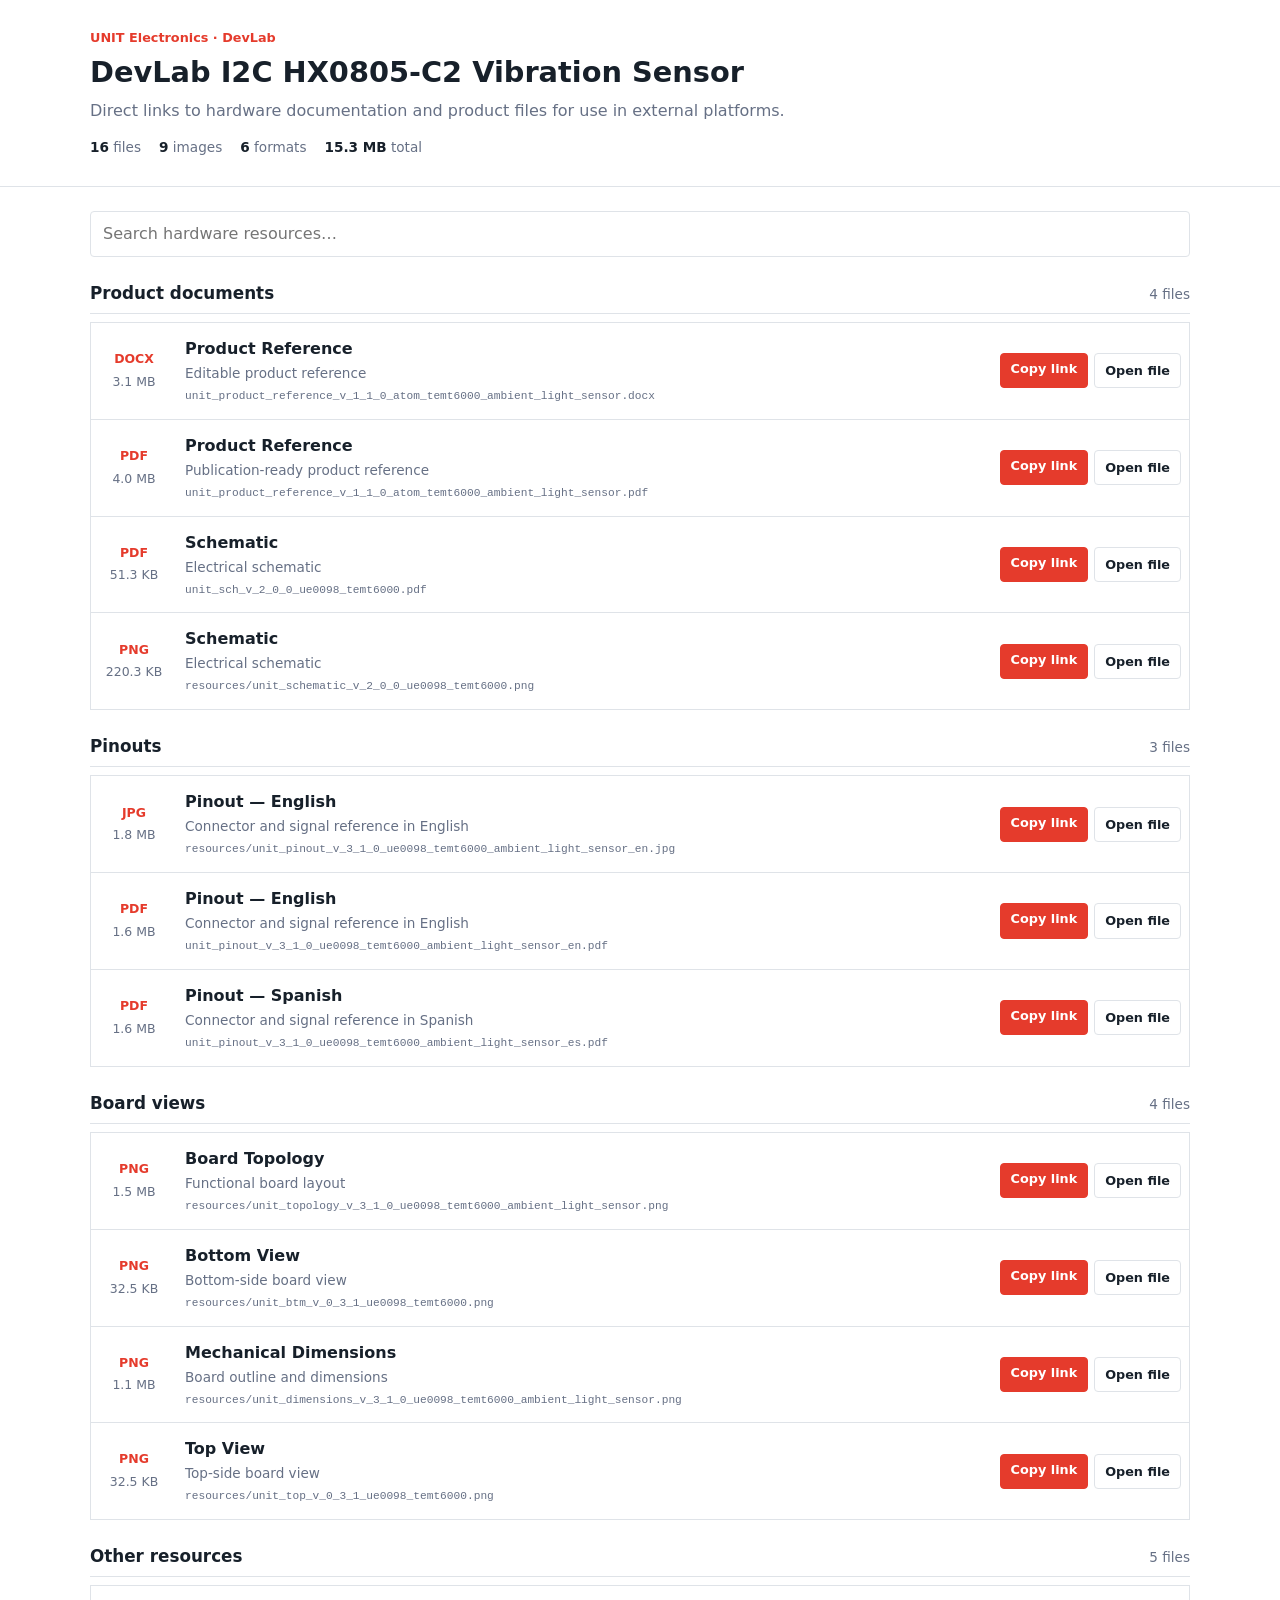
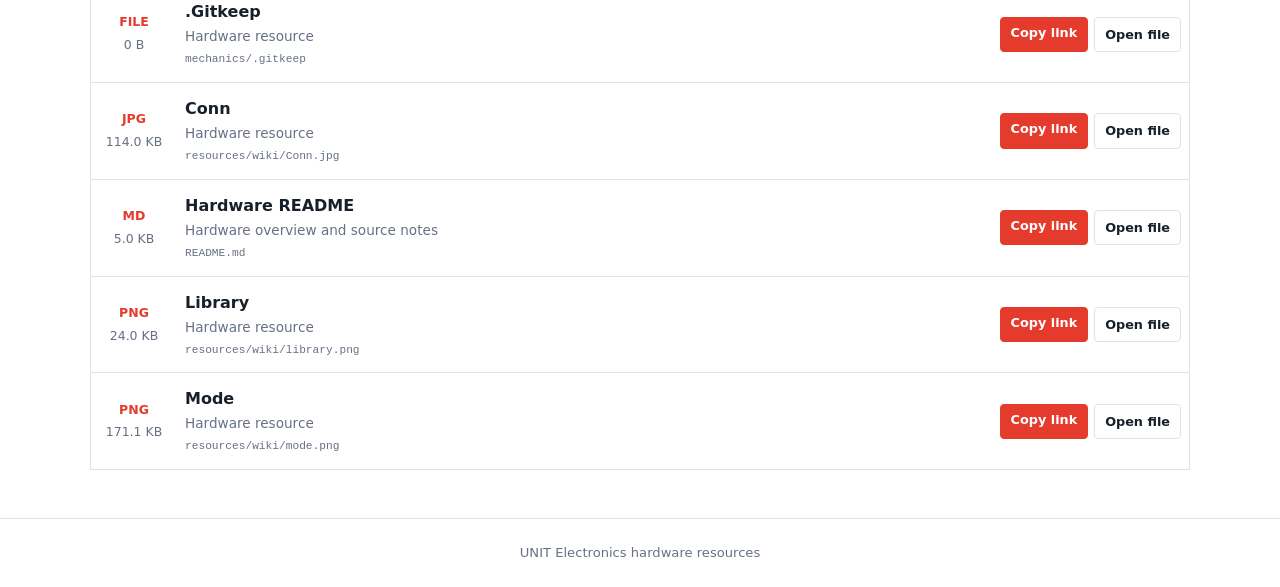
==== docs/index.html @ 13d0ce16 "Auto-update hardware documentation" ====
<!DOCTYPE html>
<html lang="en">
<head>
  <base href="hardware/">
  <meta charset="UTF-8">
  <meta name="viewport" content="width=device-width, initial-scale=1.0">
  <meta name="description" content="DevLab I2C HX0805-C2 Vibration Sensor hardware documentation and downloads">
  <title>DevLab I2C HX0805-C2 Vibration Sensor | Hardware Resources</title>
  <style>
    :root {
      --ink: #17202a;
      --muted: #667085;
      --line: #dfe3e8;
      --brand: #e53b2c;
    }
    * { box-sizing: border-box; }
    body {
      margin: 0;
      color: var(--ink);
      font: 16px/1.5 Inter, ui-sans-serif, system-ui, -apple-system, sans-serif;
    }
    .site-header { border-bottom: 1px solid var(--line); }
    .header-content, main {
      width: min(1100px, calc(100% - 32px));
      margin: 0 auto;
    }
    .header-content { padding: 28px 0; }
    .eyebrow {
      margin: 0 0 4px;
      color: var(--brand);
      font-size: .8rem;
      font-weight: 700;
    }
    h1 { margin: 0; font-size: 1.8rem; }
    .subtitle { margin: 5px 0 0; color: var(--muted); }
    .summary {
      display: flex;
      flex-wrap: wrap;
      gap: 18px;
      margin-top: 14px;
      color: var(--muted);
      font-size: .85rem;
    }
    .summary strong { color: var(--ink); }
    main { padding: 24px 0 48px; }
    .toolbar { margin-bottom: 24px; }
    .search {
      width: 100%;
      padding: 10px 12px;
      border: 1px solid var(--line);
      border-radius: 4px;
      color: var(--ink);
      font: inherit;
    }
    .search:focus { outline: 2px solid #f6c4bf; border-color: var(--brand); }
    .resource-section { margin-top: 24px; }
    .section-heading {
      display: flex;
      align-items: baseline;
      justify-content: space-between;
      margin-bottom: 8px;
      border-bottom: 1px solid var(--line);
    }
    .section-heading h2 { margin: 0 0 7px; font-size: 1.05rem; }
    .section-heading span { color: var(--muted); font-size: .85rem; }
    .resource-list { border-top: 1px solid var(--line); }
    .resource-item {
      display: grid;
      grid-template-columns: 70px minmax(0, 1fr) auto;
      align-items: center;
      gap: 16px;
      padding: 14px 8px;
      border: 1px solid var(--line);
      border-top: 0;
    }
    .file-meta { display: grid; gap: 4px; text-align: center; }
    .file-type {
      color: var(--brand);
      font-size: .78rem;
    }
    .file-size { color: var(--muted); font-size: .78rem; }
    .resource-details { min-width: 0; }
    .resource-item h3 { margin: 0; font-size: 1rem; }
    .resource-item p {
      display: inline;
      margin: 0 8px 0 0;
      color: var(--muted);
      font-size: .85rem;
    }
    .resource-item code {
      display: block;
      overflow: hidden;
      margin-top: 3px;
      color: var(--muted);
      font-size: .7rem;
      text-overflow: ellipsis;
      white-space: nowrap;
    }
    .actions { display: flex; gap: 6px; }
    .button {
      display: inline-flex;
      justify-content: center;
      padding: 7px 10px;
      border: 1px solid var(--line);
      border-radius: 4px;
      color: var(--ink);
      background: #fff;
      cursor: pointer;
      text-decoration: none;
      font-size: .8rem;
      font-weight: 600;
      font-family: inherit;
    }
    .button:hover { border-color: #aeb4bd; }
    .button.primary { color: #fff; border-color: var(--brand); background: var(--brand); }
    .empty-state { display: none; padding: 32px 0; color: var(--muted); text-align: center; }
    footer { padding: 24px 16px; border-top: 1px solid var(--line); color: var(--muted); text-align: center; font-size: .82rem; }
    [hidden] { display: none !important; }
    .visually-hidden {
      position: absolute;
      width: 1px;
      height: 1px;
      padding: 0;
      margin: -1px;
      overflow: hidden;
      clip: rect(0, 0, 0, 0);
      white-space: nowrap;
      border: 0;
    }
    @media (max-width: 680px) {
      .resource-item { grid-template-columns: 52px minmax(0, 1fr); }
      .actions { grid-column: 1 / -1; padding-left: 68px; }
    }
  </style>
</head>
<body>
  <header class="site-header">
    <div class="header-content">
      <p class="eyebrow">UNIT Electronics · DevLab</p>
      <h1>DevLab I2C HX0805-C2 Vibration Sensor</h1>
      <p class="subtitle">Direct links to hardware documentation and product files for use in external platforms.</p>
      <div class="summary" aria-label="Resource summary">
        <span><strong>16</strong> files</span>
        <span><strong>9</strong> images</span>
        <span><strong>6</strong> formats</span>
        <span><strong>15.3 MB</strong> total</span>
      </div>
    </div>
  </header>
  <main>
    <div class="toolbar">
      <label for="resource-search" class="visually-hidden">Search hardware resources</label>
      <input id="resource-search" class="search" type="search" placeholder="Search hardware resources…" autocomplete="off">
    </div>

      <section class="resource-section">
        <div class="section-heading">
          <h2>Product documents</h2>
          <span>4 files</span>
        </div>
        <div class="resource-list">
        <article class="resource-item" data-search="product reference unit_product_reference_v_1_1_0_atom_temt6000_ambient_light_sensor.docx editable product reference">
          <div class="file-meta">
            <strong class="file-type">DOCX</strong>
            <span class="file-size">3.1 MB</span>
          </div>
          <div class="resource-details">
            <h3>Product Reference</h3>
            <p>Editable product reference</p>
            <code title="unit_product_reference_v_1_1_0_atom_temt6000_ambient_light_sensor.docx">unit_product_reference_v_1_1_0_atom_temt6000_ambient_light_sensor.docx</code>
          </div>
          <div class="actions">
            <button class="button primary copy-link" type="button" data-url="unit_product_reference_v_1_1_0_atom_temt6000_ambient_light_sensor.docx">Copy link</button>
            <a class="button" href="unit_product_reference_v_1_1_0_atom_temt6000_ambient_light_sensor.docx" target="_blank" rel="noopener">Open file</a>
          </div>
        </article>

        <article class="resource-item" data-search="product reference unit_product_reference_v_1_1_0_atom_temt6000_ambient_light_sensor.pdf publication-ready product reference">
          <div class="file-meta">
            <strong class="file-type">PDF</strong>
            <span class="file-size">4.0 MB</span>
          </div>
          <div class="resource-details">
            <h3>Product Reference</h3>
            <p>Publication-ready product reference</p>
            <code title="unit_product_reference_v_1_1_0_atom_temt6000_ambient_light_sensor.pdf">unit_product_reference_v_1_1_0_atom_temt6000_ambient_light_sensor.pdf</code>
          </div>
          <div class="actions">
            <button class="button primary copy-link" type="button" data-url="unit_product_reference_v_1_1_0_atom_temt6000_ambient_light_sensor.pdf">Copy link</button>
            <a class="button" href="unit_product_reference_v_1_1_0_atom_temt6000_ambient_light_sensor.pdf" target="_blank" rel="noopener">Open file</a>
          </div>
        </article>

        <article class="resource-item" data-search="schematic unit_sch_v_2_0_0_ue0098_temt6000.pdf electrical schematic">
          <div class="file-meta">
            <strong class="file-type">PDF</strong>
            <span class="file-size">51.3 KB</span>
          </div>
          <div class="resource-details">
            <h3>Schematic</h3>
            <p>Electrical schematic</p>
            <code title="unit_sch_v_2_0_0_ue0098_temt6000.pdf">unit_sch_v_2_0_0_ue0098_temt6000.pdf</code>
          </div>
          <div class="actions">
            <button class="button primary copy-link" type="button" data-url="unit_sch_v_2_0_0_ue0098_temt6000.pdf">Copy link</button>
            <a class="button" href="unit_sch_v_2_0_0_ue0098_temt6000.pdf" target="_blank" rel="noopener">Open file</a>
          </div>
        </article>

        <article class="resource-item" data-search="schematic resources/unit_schematic_v_2_0_0_ue0098_temt6000.png electrical schematic">
          <div class="file-meta">
            <strong class="file-type">PNG</strong>
            <span class="file-size">220.3 KB</span>
          </div>
          <div class="resource-details">
            <h3>Schematic</h3>
            <p>Electrical schematic</p>
            <code title="resources/unit_schematic_v_2_0_0_ue0098_temt6000.png">resources/unit_schematic_v_2_0_0_ue0098_temt6000.png</code>
          </div>
          <div class="actions">
            <button class="button primary copy-link" type="button" data-url="resources/unit_schematic_v_2_0_0_ue0098_temt6000.png">Copy link</button>
            <a class="button" href="resources/unit_schematic_v_2_0_0_ue0098_temt6000.png" target="_blank" rel="noopener">Open file</a>
          </div>
        </article>
        </div>
      </section>
      <section class="resource-section">
        <div class="section-heading">
          <h2>Pinouts</h2>
          <span>3 files</span>
        </div>
        <div class="resource-list">
        <article class="resource-item" data-search="pinout — english resources/unit_pinout_v_3_1_0_ue0098_temt6000_ambient_light_sensor_en.jpg connector and signal reference in english">
          <div class="file-meta">
            <strong class="file-type">JPG</strong>
            <span class="file-size">1.8 MB</span>
          </div>
          <div class="resource-details">
            <h3>Pinout — English</h3>
            <p>Connector and signal reference in English</p>
            <code title="resources/unit_pinout_v_3_1_0_ue0098_temt6000_ambient_light_sensor_en.jpg">resources/unit_pinout_v_3_1_0_ue0098_temt6000_ambient_light_sensor_en.jpg</code>
          </div>
          <div class="actions">
            <button class="button primary copy-link" type="button" data-url="resources/unit_pinout_v_3_1_0_ue0098_temt6000_ambient_light_sensor_en.jpg">Copy link</button>
            <a class="button" href="resources/unit_pinout_v_3_1_0_ue0098_temt6000_ambient_light_sensor_en.jpg" target="_blank" rel="noopener">Open file</a>
          </div>
        </article>

        <article class="resource-item" data-search="pinout — english unit_pinout_v_3_1_0_ue0098_temt6000_ambient_light_sensor_en.pdf connector and signal reference in english">
          <div class="file-meta">
            <strong class="file-type">PDF</strong>
            <span class="file-size">1.6 MB</span>
          </div>
          <div class="resource-details">
            <h3>Pinout — English</h3>
            <p>Connector and signal reference in English</p>
            <code title="unit_pinout_v_3_1_0_ue0098_temt6000_ambient_light_sensor_en.pdf">unit_pinout_v_3_1_0_ue0098_temt6000_ambient_light_sensor_en.pdf</code>
          </div>
          <div class="actions">
            <button class="button primary copy-link" type="button" data-url="unit_pinout_v_3_1_0_ue0098_temt6000_ambient_light_sensor_en.pdf">Copy link</button>
            <a class="button" href="unit_pinout_v_3_1_0_ue0098_temt6000_ambient_light_sensor_en.pdf" target="_blank" rel="noopener">Open file</a>
          </div>
        </article>

        <article class="resource-item" data-search="pinout — spanish unit_pinout_v_3_1_0_ue0098_temt6000_ambient_light_sensor_es.pdf connector and signal reference in spanish">
          <div class="file-meta">
            <strong class="file-type">PDF</strong>
            <span class="file-size">1.6 MB</span>
          </div>
          <div class="resource-details">
            <h3>Pinout — Spanish</h3>
            <p>Connector and signal reference in Spanish</p>
            <code title="unit_pinout_v_3_1_0_ue0098_temt6000_ambient_light_sensor_es.pdf">unit_pinout_v_3_1_0_ue0098_temt6000_ambient_light_sensor_es.pdf</code>
          </div>
          <div class="actions">
            <button class="button primary copy-link" type="button" data-url="unit_pinout_v_3_1_0_ue0098_temt6000_ambient_light_sensor_es.pdf">Copy link</button>
            <a class="button" href="unit_pinout_v_3_1_0_ue0098_temt6000_ambient_light_sensor_es.pdf" target="_blank" rel="noopener">Open file</a>
          </div>
        </article>
        </div>
      </section>
      <section class="resource-section">
        <div class="section-heading">
          <h2>Board views</h2>
          <span>4 files</span>
        </div>
        <div class="resource-list">
        <article class="resource-item" data-search="board topology resources/unit_topology_v_3_1_0_ue0098_temt6000_ambient_light_sensor.png functional board layout">
          <div class="file-meta">
            <strong class="file-type">PNG</strong>
            <span class="file-size">1.5 MB</span>
          </div>
          <div class="resource-details">
            <h3>Board Topology</h3>
            <p>Functional board layout</p>
            <code title="resources/unit_topology_v_3_1_0_ue0098_temt6000_ambient_light_sensor.png">resources/unit_topology_v_3_1_0_ue0098_temt6000_ambient_light_sensor.png</code>
          </div>
          <div class="actions">
            <button class="button primary copy-link" type="button" data-url="resources/unit_topology_v_3_1_0_ue0098_temt6000_ambient_light_sensor.png">Copy link</button>
            <a class="button" href="resources/unit_topology_v_3_1_0_ue0098_temt6000_ambient_light_sensor.png" target="_blank" rel="noopener">Open file</a>
          </div>
        </article>

        <article class="resource-item" data-search="bottom view resources/unit_btm_v_0_3_1_ue0098_temt6000.png bottom-side board view">
          <div class="file-meta">
            <strong class="file-type">PNG</strong>
            <span class="file-size">32.5 KB</span>
          </div>
          <div class="resource-details">
            <h3>Bottom View</h3>
            <p>Bottom-side board view</p>
            <code title="resources/unit_btm_v_0_3_1_ue0098_temt6000.png">resources/unit_btm_v_0_3_1_ue0098_temt6000.png</code>
          </div>
          <div class="actions">
            <button class="button primary copy-link" type="button" data-url="resources/unit_btm_v_0_3_1_ue0098_temt6000.png">Copy link</button>
            <a class="button" href="resources/unit_btm_v_0_3_1_ue0098_temt6000.png" target="_blank" rel="noopener">Open file</a>
          </div>
        </article>

        <article class="resource-item" data-search="mechanical dimensions resources/unit_dimensions_v_3_1_0_ue0098_temt6000_ambient_light_sensor.png board outline and dimensions">
          <div class="file-meta">
            <strong class="file-type">PNG</strong>
            <span class="file-size">1.1 MB</span>
          </div>
          <div class="resource-details">
            <h3>Mechanical Dimensions</h3>
            <p>Board outline and dimensions</p>
            <code title="resources/unit_dimensions_v_3_1_0_ue0098_temt6000_ambient_light_sensor.png">resources/unit_dimensions_v_3_1_0_ue0098_temt6000_ambient_light_sensor.png</code>
          </div>
          <div class="actions">
            <button class="button primary copy-link" type="button" data-url="resources/unit_dimensions_v_3_1_0_ue0098_temt6000_ambient_light_sensor.png">Copy link</button>
            <a class="button" href="resources/unit_dimensions_v_3_1_0_ue0098_temt6000_ambient_light_sensor.png" target="_blank" rel="noopener">Open file</a>
          </div>
        </article>

        <article class="resource-item" data-search="top view resources/unit_top_v_0_3_1_ue0098_temt6000.png top-side board view">
          <div class="file-meta">
            <strong class="file-type">PNG</strong>
            <span class="file-size">32.5 KB</span>
          </div>
          <div class="resource-details">
            <h3>Top View</h3>
            <p>Top-side board view</p>
            <code title="resources/unit_top_v_0_3_1_ue0098_temt6000.png">resources/unit_top_v_0_3_1_ue0098_temt6000.png</code>
          </div>
          <div class="actions">
            <button class="button primary copy-link" type="button" data-url="resources/unit_top_v_0_3_1_ue0098_temt6000.png">Copy link</button>
            <a class="button" href="resources/unit_top_v_0_3_1_ue0098_temt6000.png" target="_blank" rel="noopener">Open file</a>
          </div>
        </article>
        </div>
      </section>
      <section class="resource-section">
        <div class="section-heading">
          <h2>Other resources</h2>
          <span>5 files</span>
        </div>
        <div class="resource-list">
        <article class="resource-item" data-search=".gitkeep mechanics/.gitkeep hardware resource">
          <div class="file-meta">
            <strong class="file-type">FILE</strong>
            <span class="file-size">0 B</span>
          </div>
          <div class="resource-details">
            <h3>.Gitkeep</h3>
            <p>Hardware resource</p>
            <code title="mechanics/.gitkeep">mechanics/.gitkeep</code>
          </div>
          <div class="actions">
            <button class="button primary copy-link" type="button" data-url="mechanics/.gitkeep">Copy link</button>
            <a class="button" href="mechanics/.gitkeep" target="_blank" rel="noopener">Open file</a>
          </div>
        </article>

        <article class="resource-item" data-search="conn resources/wiki/conn.jpg hardware resource">
          <div class="file-meta">
            <strong class="file-type">JPG</strong>
            <span class="file-size">114.0 KB</span>
          </div>
          <div class="resource-details">
            <h3>Conn</h3>
            <p>Hardware resource</p>
            <code title="resources/wiki/Conn.jpg">resources/wiki/Conn.jpg</code>
          </div>
          <div class="actions">
            <button class="button primary copy-link" type="button" data-url="resources/wiki/Conn.jpg">Copy link</button>
            <a class="button" href="resources/wiki/Conn.jpg" target="_blank" rel="noopener">Open file</a>
          </div>
        </article>

        <article class="resource-item" data-search="hardware readme readme.md hardware overview and source notes">
          <div class="file-meta">
            <strong class="file-type">MD</strong>
            <span class="file-size">5.0 KB</span>
          </div>
          <div class="resource-details">
            <h3>Hardware README</h3>
            <p>Hardware overview and source notes</p>
            <code title="README.md">README.md</code>
          </div>
          <div class="actions">
            <button class="button primary copy-link" type="button" data-url="README.md">Copy link</button>
            <a class="button" href="README.md" target="_blank" rel="noopener">Open file</a>
          </div>
        </article>

        <article class="resource-item" data-search="library resources/wiki/library.png hardware resource">
          <div class="file-meta">
            <strong class="file-type">PNG</strong>
            <span class="file-size">24.0 KB</span>
          </div>
          <div class="resource-details">
            <h3>Library</h3>
            <p>Hardware resource</p>
            <code title="resources/wiki/library.png">resources/wiki/library.png</code>
          </div>
          <div class="actions">
            <button class="button primary copy-link" type="button" data-url="resources/wiki/library.png">Copy link</button>
            <a class="button" href="resources/wiki/library.png" target="_blank" rel="noopener">Open file</a>
          </div>
        </article>

        <article class="resource-item" data-search="mode resources/wiki/mode.png hardware resource">
          <div class="file-meta">
            <strong class="file-type">PNG</strong>
            <span class="file-size">171.1 KB</span>
          </div>
          <div class="resource-details">
            <h3>Mode</h3>
            <p>Hardware resource</p>
            <code title="resources/wiki/mode.png">resources/wiki/mode.png</code>
          </div>
          <div class="actions">
            <button class="button primary copy-link" type="button" data-url="resources/wiki/mode.png">Copy link</button>
            <a class="button" href="resources/wiki/mode.png" target="_blank" rel="noopener">Open file</a>
          </div>
        </article>
        </div>
      </section>
    <p id="empty-state" class="empty-state">No resources match your search.</p>
  </main>
  <footer>UNIT Electronics hardware resources</footer>
  <script>
    const search = document.getElementById('resource-search');
    const sections = [...document.querySelectorAll('.resource-section')];
    const emptyState = document.getElementById('empty-state');
    const copyText = async (text) => {
      try {
        await navigator.clipboard.writeText(text);
      } catch (error) {
        const input = document.createElement('textarea');
        input.value = text;
        input.style.position = 'fixed';
        input.style.opacity = '0';
        document.body.appendChild(input);
        input.select();
        document.execCommand('copy');
        input.remove();
      }
    };
    document.querySelectorAll('.copy-link').forEach((button) => {
      button.addEventListener('click', async () => {
        const absoluteUrl = new URL(button.dataset.url, document.baseURI).href;
        await copyText(absoluteUrl);
        const originalLabel = button.textContent;
        button.textContent = 'Copied';
        setTimeout(() => { button.textContent = originalLabel; }, 1600);
      });
    });
    search.addEventListener('input', () => {
      const query = search.value.trim().toLowerCase();
      let visibleCards = 0;
      sections.forEach((section) => {
        let sectionCards = 0;
        section.querySelectorAll('.resource-item').forEach((card) => {
          const match = card.dataset.search.includes(query);
          card.hidden = !match;
          sectionCards += Number(match);
        });
        section.hidden = sectionCards === 0;
        visibleCards += sectionCards;
      });
      emptyState.style.display = visibleCards ? 'none' : 'block';
    });
  </script>
</body>
</html>
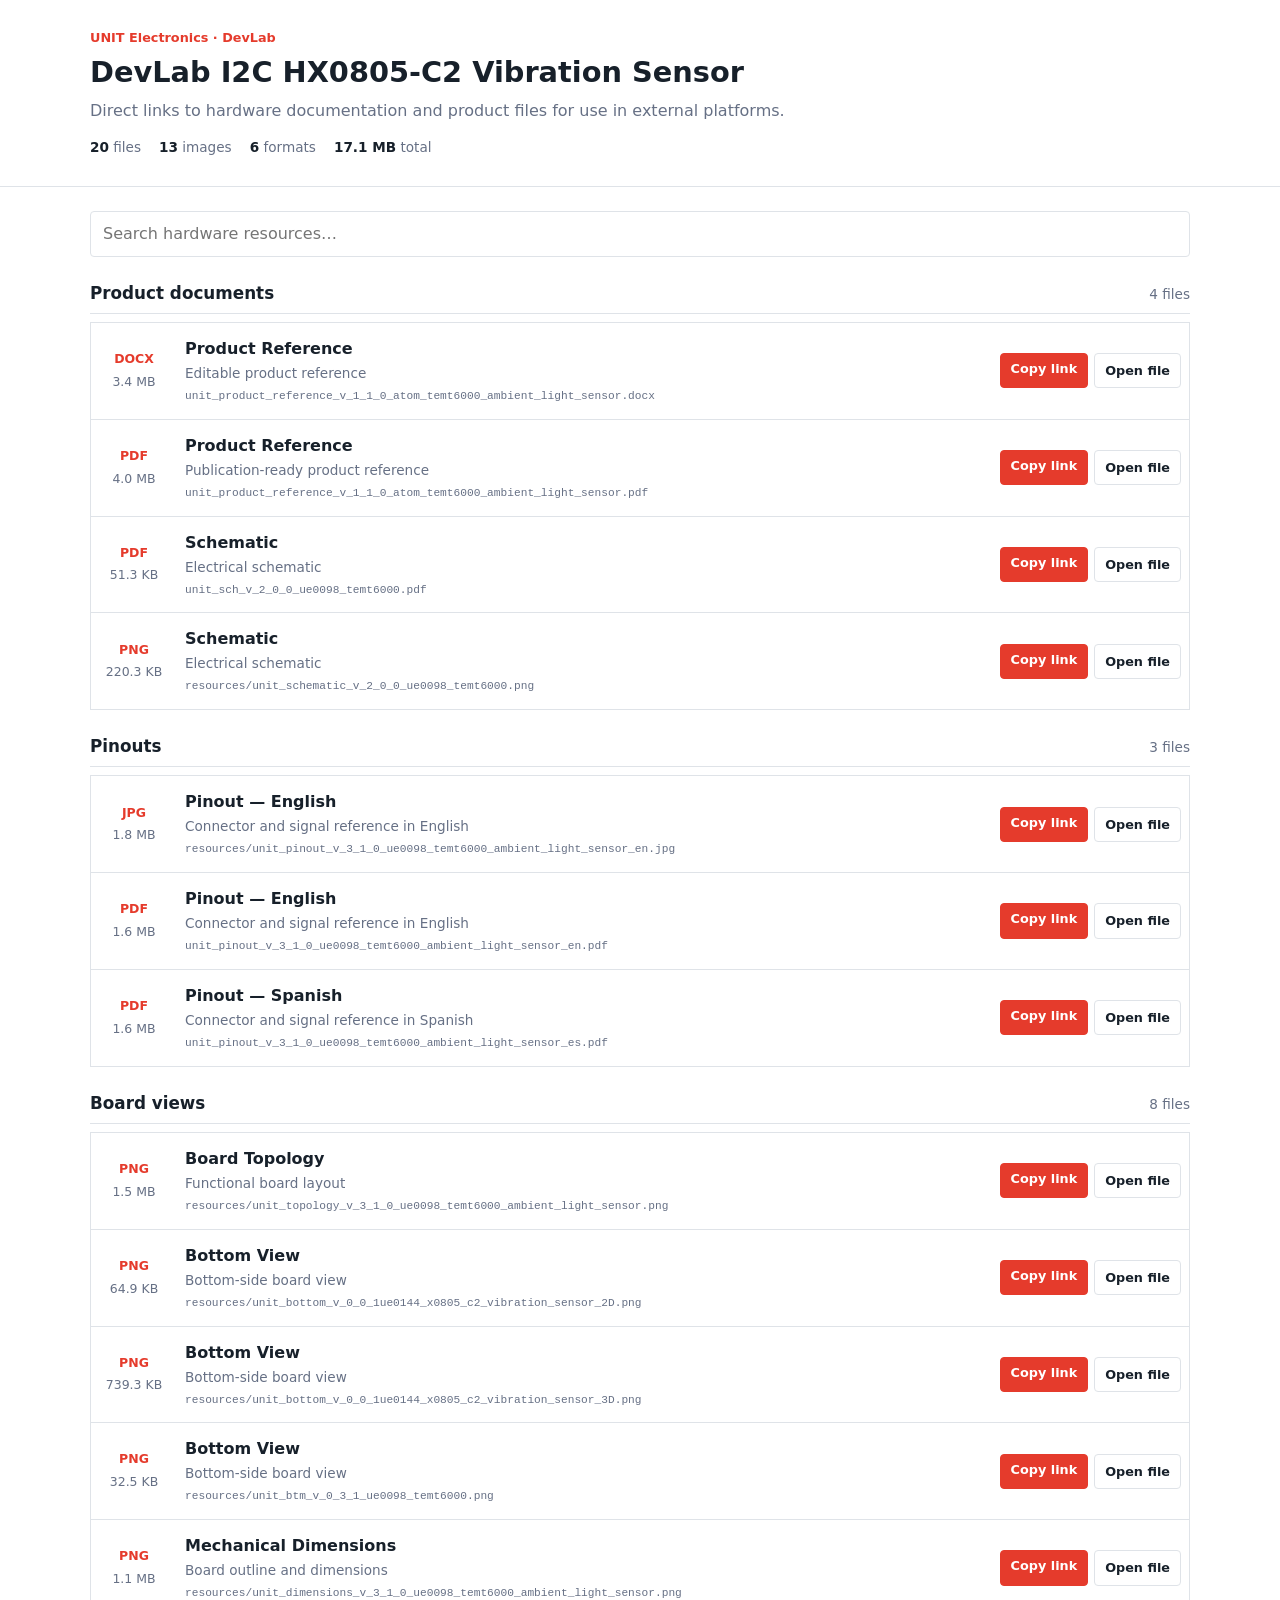
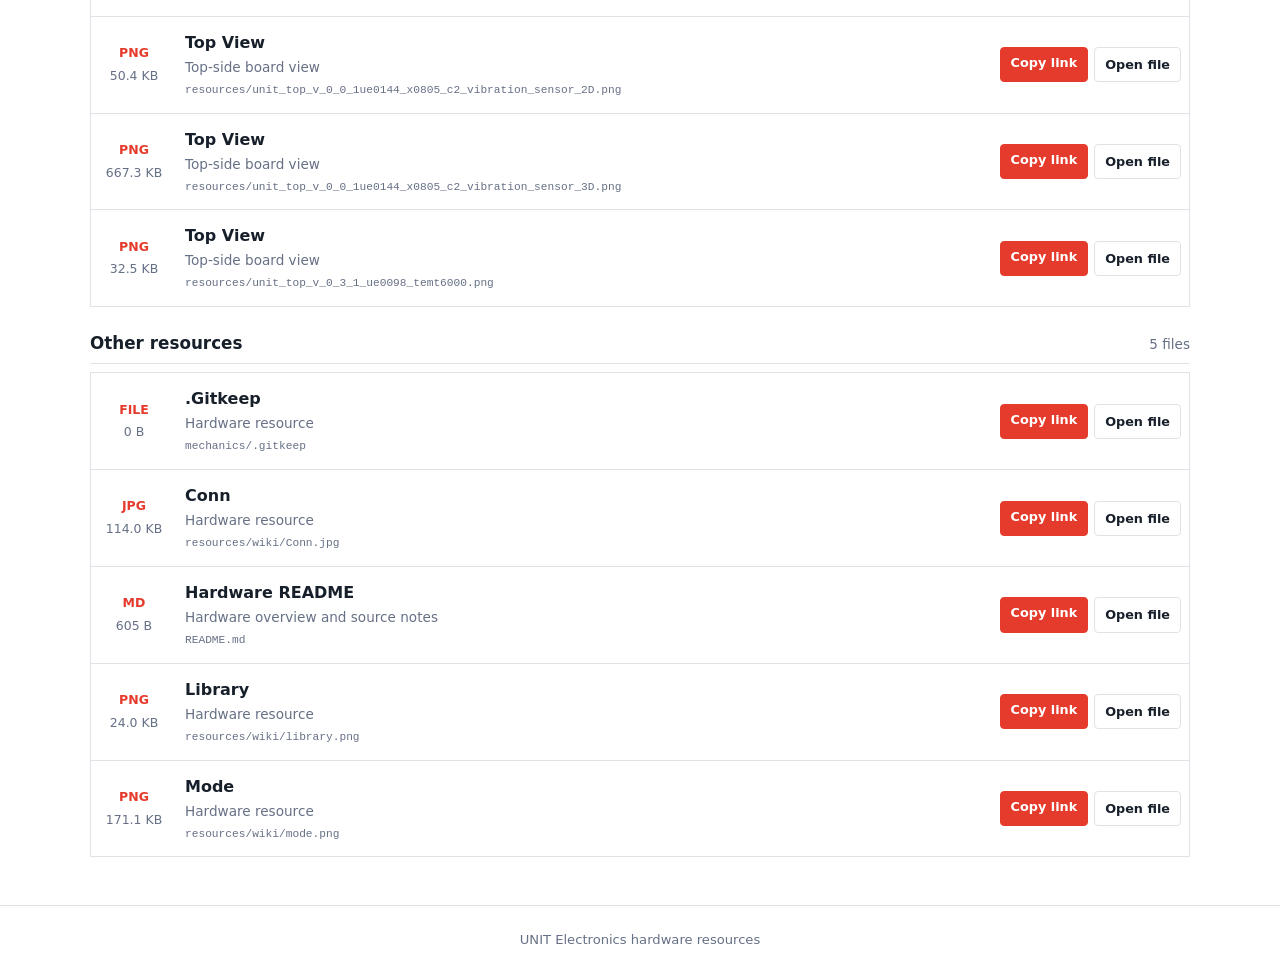
==== commit 4bff8c6e: "Auto-update hardware documentation" ====
--- a/docs/index.html
+++ b/docs/index.html
@@ -140,10 +140,10 @@
       <h1>DevLab I2C HX0805-C2 Vibration Sensor</h1>
       <p class="subtitle">Direct links to hardware documentation and product files for use in external platforms.</p>
       <div class="summary" aria-label="Resource summary">
-        <span><strong>16</strong> files</span>
-        <span><strong>9</strong> images</span>
+        <span><strong>20</strong> files</span>
+        <span><strong>13</strong> images</span>
         <span><strong>6</strong> formats</span>
-        <span><strong>15.3 MB</strong> total</span>
+        <span><strong>17.1 MB</strong> total</span>
       </div>
     </div>
   </header>
@@ -162,7 +162,7 @@
         <article class="resource-item" data-search="product reference unit_product_reference_v_1_1_0_atom_temt6000_ambient_light_sensor.docx editable product reference">
           <div class="file-meta">
             <strong class="file-type">DOCX</strong>
-            <span class="file-size">3.1 MB</span>
+            <span class="file-size">3.4 MB</span>
           </div>
           <div class="resource-details">
             <h3>Product Reference</h3>
@@ -282,7 +282,7 @@
       <section class="resource-section">
         <div class="section-heading">
           <h2>Board views</h2>
-          <span>4 files</span>
+          <span>8 files</span>
         </div>
         <div class="resource-list">
         <article class="resource-item" data-search="board topology resources/unit_topology_v_3_1_0_ue0098_temt6000_ambient_light_sensor.png functional board layout">
@@ -301,6 +301,38 @@
           </div>
         </article>
 
+        <article class="resource-item" data-search="bottom view resources/unit_bottom_v_0_0_1ue0144_x0805_c2_vibration_sensor_2d.png bottom-side board view">
+          <div class="file-meta">
+            <strong class="file-type">PNG</strong>
+            <span class="file-size">64.9 KB</span>
+          </div>
+          <div class="resource-details">
+            <h3>Bottom View</h3>
+            <p>Bottom-side board view</p>
+            <code title="resources/unit_bottom_v_0_0_1ue0144_x0805_c2_vibration_sensor_2D.png">resources/unit_bottom_v_0_0_1ue0144_x0805_c2_vibration_sensor_2D.png</code>
+          </div>
+          <div class="actions">
+            <button class="button primary copy-link" type="button" data-url="resources/unit_bottom_v_0_0_1ue0144_x0805_c2_vibration_sensor_2D.png">Copy link</button>
+            <a class="button" href="resources/unit_bottom_v_0_0_1ue0144_x0805_c2_vibration_sensor_2D.png" target="_blank" rel="noopener">Open file</a>
+          </div>
+        </article>
+
+        <article class="resource-item" data-search="bottom view resources/unit_bottom_v_0_0_1ue0144_x0805_c2_vibration_sensor_3d.png bottom-side board view">
+          <div class="file-meta">
+            <strong class="file-type">PNG</strong>
+            <span class="file-size">739.3 KB</span>
+          </div>
+          <div class="resource-details">
+            <h3>Bottom View</h3>
+            <p>Bottom-side board view</p>
+            <code title="resources/unit_bottom_v_0_0_1ue0144_x0805_c2_vibration_sensor_3D.png">resources/unit_bottom_v_0_0_1ue0144_x0805_c2_vibration_sensor_3D.png</code>
+          </div>
+          <div class="actions">
+            <button class="button primary copy-link" type="button" data-url="resources/unit_bottom_v_0_0_1ue0144_x0805_c2_vibration_sensor_3D.png">Copy link</button>
+            <a class="button" href="resources/unit_bottom_v_0_0_1ue0144_x0805_c2_vibration_sensor_3D.png" target="_blank" rel="noopener">Open file</a>
+          </div>
+        </article>
+
         <article class="resource-item" data-search="bottom view resources/unit_btm_v_0_3_1_ue0098_temt6000.png bottom-side board view">
           <div class="file-meta">
             <strong class="file-type">PNG</strong>
@@ -330,6 +362,38 @@
           <div class="actions">
             <button class="button primary copy-link" type="button" data-url="resources/unit_dimensions_v_3_1_0_ue0098_temt6000_ambient_light_sensor.png">Copy link</button>
             <a class="button" href="resources/unit_dimensions_v_3_1_0_ue0098_temt6000_ambient_light_sensor.png" target="_blank" rel="noopener">Open file</a>
+          </div>
+        </article>
+
+        <article class="resource-item" data-search="top view resources/unit_top_v_0_0_1ue0144_x0805_c2_vibration_sensor_2d.png top-side board view">
+          <div class="file-meta">
+            <strong class="file-type">PNG</strong>
+            <span class="file-size">50.4 KB</span>
+          </div>
+          <div class="resource-details">
+            <h3>Top View</h3>
+            <p>Top-side board view</p>
+            <code title="resources/unit_top_v_0_0_1ue0144_x0805_c2_vibration_sensor_2D.png">resources/unit_top_v_0_0_1ue0144_x0805_c2_vibration_sensor_2D.png</code>
+          </div>
+          <div class="actions">
+            <button class="button primary copy-link" type="button" data-url="resources/unit_top_v_0_0_1ue0144_x0805_c2_vibration_sensor_2D.png">Copy link</button>
+            <a class="button" href="resources/unit_top_v_0_0_1ue0144_x0805_c2_vibration_sensor_2D.png" target="_blank" rel="noopener">Open file</a>
+          </div>
+        </article>
+
+        <article class="resource-item" data-search="top view resources/unit_top_v_0_0_1ue0144_x0805_c2_vibration_sensor_3d.png top-side board view">
+          <div class="file-meta">
+            <strong class="file-type">PNG</strong>
+            <span class="file-size">667.3 KB</span>
+          </div>
+          <div class="resource-details">
+            <h3>Top View</h3>
+            <p>Top-side board view</p>
+            <code title="resources/unit_top_v_0_0_1ue0144_x0805_c2_vibration_sensor_3D.png">resources/unit_top_v_0_0_1ue0144_x0805_c2_vibration_sensor_3D.png</code>
+          </div>
+          <div class="actions">
+            <button class="button primary copy-link" type="button" data-url="resources/unit_top_v_0_0_1ue0144_x0805_c2_vibration_sensor_3D.png">Copy link</button>
+            <a class="button" href="resources/unit_top_v_0_0_1ue0144_x0805_c2_vibration_sensor_3D.png" target="_blank" rel="noopener">Open file</a>
           </div>
         </article>
 
@@ -391,7 +455,7 @@
         <article class="resource-item" data-search="hardware readme readme.md hardware overview and source notes">
           <div class="file-meta">
             <strong class="file-type">MD</strong>
-            <span class="file-size">5.0 KB</span>
+            <span class="file-size">605 B</span>
           </div>
           <div class="resource-details">
             <h3>Hardware README</h3>
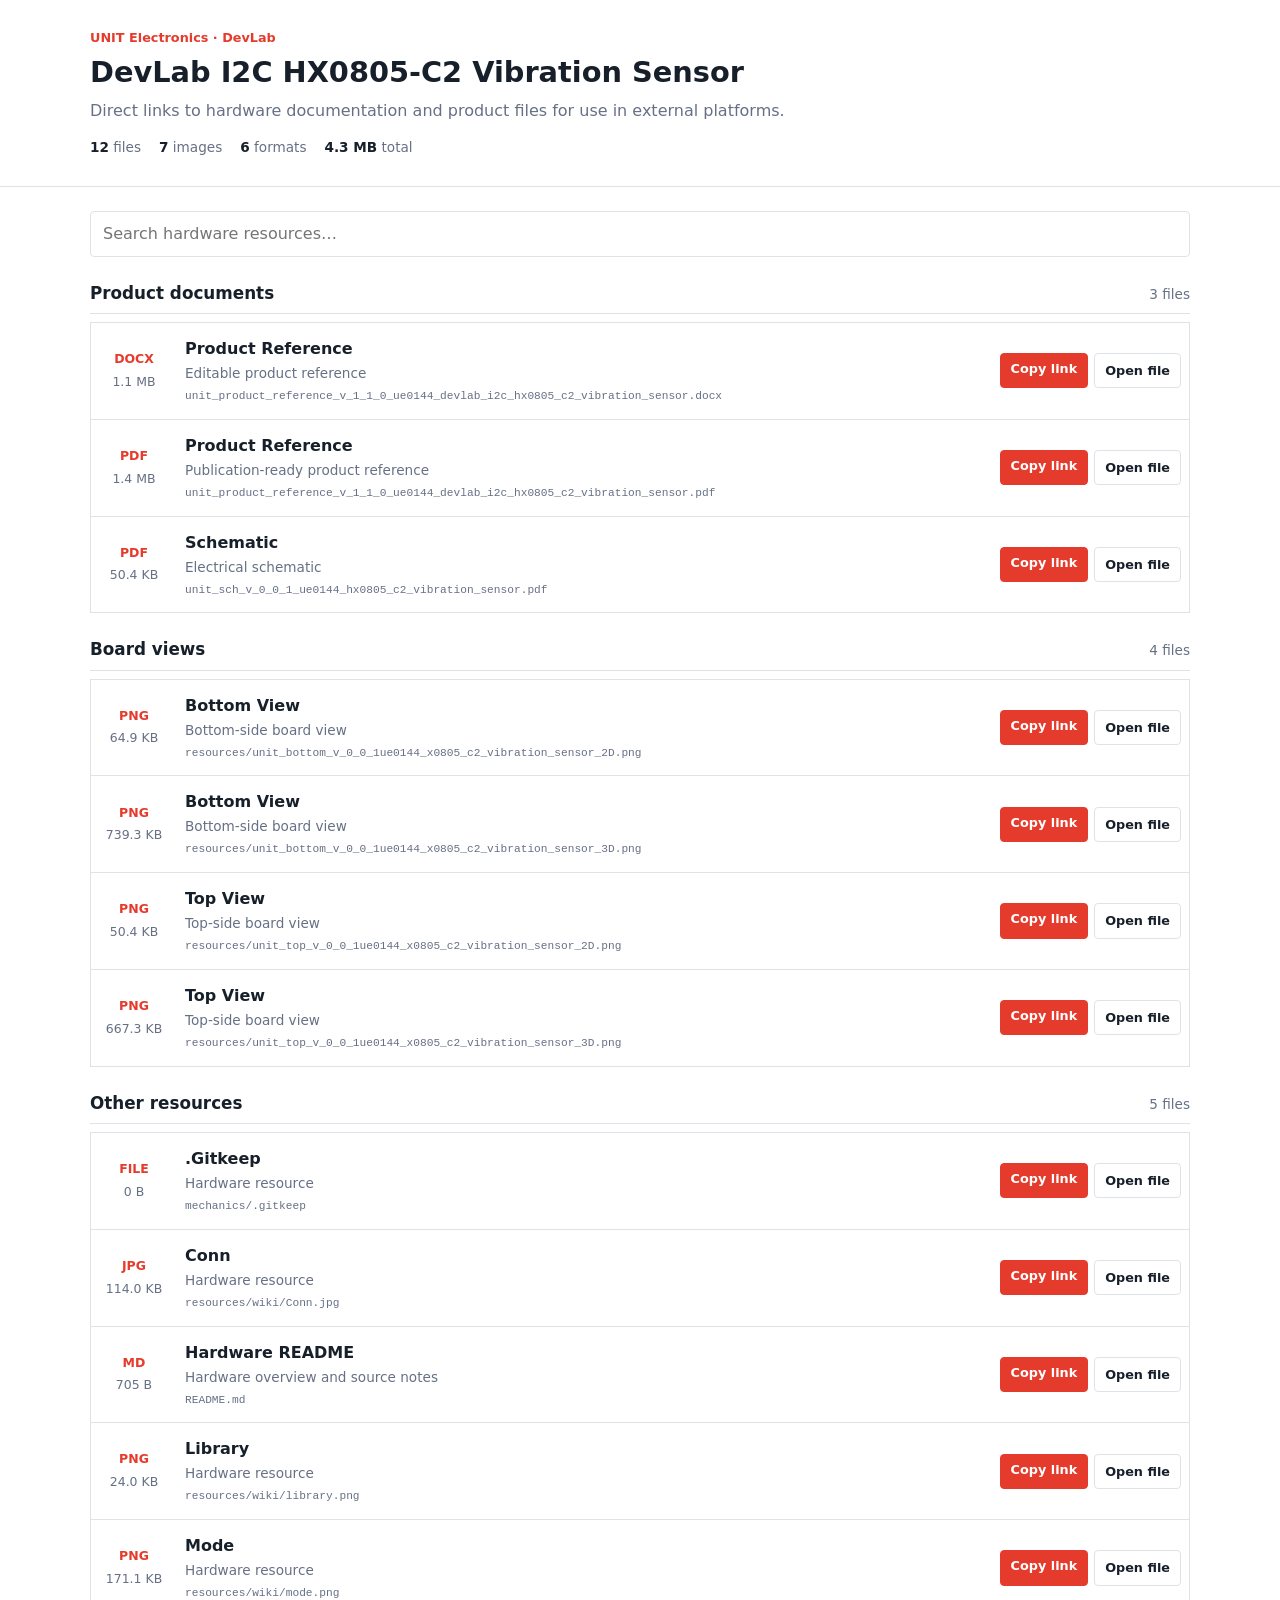
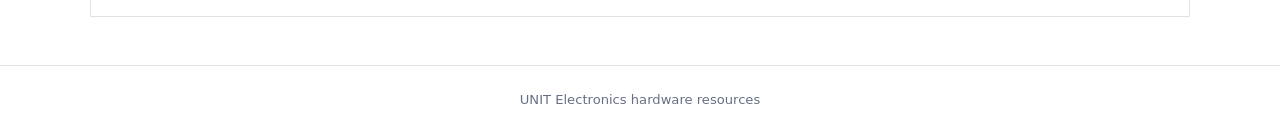
==== commit 19f4a757: "Auto-update hardware documentation" ====
--- a/docs/index.html
+++ b/docs/index.html
@@ -140,10 +140,10 @@
       <h1>DevLab I2C HX0805-C2 Vibration Sensor</h1>
       <p class="subtitle">Direct links to hardware documentation and product files for use in external platforms.</p>
       <div class="summary" aria-label="Resource summary">
-        <span><strong>20</strong> files</span>
-        <span><strong>13</strong> images</span>
+        <span><strong>12</strong> files</span>
+        <span><strong>7</strong> images</span>
         <span><strong>6</strong> formats</span>
-        <span><strong>17.1 MB</strong> total</span>
+        <span><strong>4.3 MB</strong> total</span>
       </div>
     </div>
   </header>
@@ -156,125 +156,54 @@
       <section class="resource-section">
         <div class="section-heading">
           <h2>Product documents</h2>
-          <span>4 files</span>
+          <span>3 files</span>
         </div>
         <div class="resource-list">
-        <article class="resource-item" data-search="product reference unit_product_reference_v_1_1_0_atom_temt6000_ambient_light_sensor.docx editable product reference">
+        <article class="resource-item" data-search="product reference unit_product_reference_v_1_1_0_ue0144_devlab_i2c_hx0805_c2_vibration_sensor.docx editable product reference">
           <div class="file-meta">
             <strong class="file-type">DOCX</strong>
-            <span class="file-size">3.4 MB</span>
+            <span class="file-size">1.1 MB</span>
           </div>
           <div class="resource-details">
             <h3>Product Reference</h3>
             <p>Editable product reference</p>
-            <code title="unit_product_reference_v_1_1_0_atom_temt6000_ambient_light_sensor.docx">unit_product_reference_v_1_1_0_atom_temt6000_ambient_light_sensor.docx</code>
-          </div>
-          <div class="actions">
-            <button class="button primary copy-link" type="button" data-url="unit_product_reference_v_1_1_0_atom_temt6000_ambient_light_sensor.docx">Copy link</button>
-            <a class="button" href="unit_product_reference_v_1_1_0_atom_temt6000_ambient_light_sensor.docx" target="_blank" rel="noopener">Open file</a>
-          </div>
-        </article>
-
-        <article class="resource-item" data-search="product reference unit_product_reference_v_1_1_0_atom_temt6000_ambient_light_sensor.pdf publication-ready product reference">
+            <code title="unit_product_reference_v_1_1_0_ue0144_devlab_i2c_hx0805_c2_vibration_sensor.docx">unit_product_reference_v_1_1_0_ue0144_devlab_i2c_hx0805_c2_vibration_sensor.docx</code>
+          </div>
+          <div class="actions">
+            <button class="button primary copy-link" type="button" data-url="unit_product_reference_v_1_1_0_ue0144_devlab_i2c_hx0805_c2_vibration_sensor.docx">Copy link</button>
+            <a class="button" href="unit_product_reference_v_1_1_0_ue0144_devlab_i2c_hx0805_c2_vibration_sensor.docx" target="_blank" rel="noopener">Open file</a>
+          </div>
+        </article>
+
+        <article class="resource-item" data-search="product reference unit_product_reference_v_1_1_0_ue0144_devlab_i2c_hx0805_c2_vibration_sensor.pdf publication-ready product reference">
           <div class="file-meta">
             <strong class="file-type">PDF</strong>
-            <span class="file-size">4.0 MB</span>
+            <span class="file-size">1.4 MB</span>
           </div>
           <div class="resource-details">
             <h3>Product Reference</h3>
             <p>Publication-ready product reference</p>
-            <code title="unit_product_reference_v_1_1_0_atom_temt6000_ambient_light_sensor.pdf">unit_product_reference_v_1_1_0_atom_temt6000_ambient_light_sensor.pdf</code>
-          </div>
-          <div class="actions">
-            <button class="button primary copy-link" type="button" data-url="unit_product_reference_v_1_1_0_atom_temt6000_ambient_light_sensor.pdf">Copy link</button>
-            <a class="button" href="unit_product_reference_v_1_1_0_atom_temt6000_ambient_light_sensor.pdf" target="_blank" rel="noopener">Open file</a>
-          </div>
-        </article>
-
-        <article class="resource-item" data-search="schematic unit_sch_v_2_0_0_ue0098_temt6000.pdf electrical schematic">
+            <code title="unit_product_reference_v_1_1_0_ue0144_devlab_i2c_hx0805_c2_vibration_sensor.pdf">unit_product_reference_v_1_1_0_ue0144_devlab_i2c_hx0805_c2_vibration_sensor.pdf</code>
+          </div>
+          <div class="actions">
+            <button class="button primary copy-link" type="button" data-url="unit_product_reference_v_1_1_0_ue0144_devlab_i2c_hx0805_c2_vibration_sensor.pdf">Copy link</button>
+            <a class="button" href="unit_product_reference_v_1_1_0_ue0144_devlab_i2c_hx0805_c2_vibration_sensor.pdf" target="_blank" rel="noopener">Open file</a>
+          </div>
+        </article>
+
+        <article class="resource-item" data-search="schematic unit_sch_v_0_0_1_ue0144_hx0805_c2_vibration_sensor.pdf electrical schematic">
           <div class="file-meta">
             <strong class="file-type">PDF</strong>
-            <span class="file-size">51.3 KB</span>
+            <span class="file-size">50.4 KB</span>
           </div>
           <div class="resource-details">
             <h3>Schematic</h3>
             <p>Electrical schematic</p>
-            <code title="unit_sch_v_2_0_0_ue0098_temt6000.pdf">unit_sch_v_2_0_0_ue0098_temt6000.pdf</code>
-          </div>
-          <div class="actions">
-            <button class="button primary copy-link" type="button" data-url="unit_sch_v_2_0_0_ue0098_temt6000.pdf">Copy link</button>
-            <a class="button" href="unit_sch_v_2_0_0_ue0098_temt6000.pdf" target="_blank" rel="noopener">Open file</a>
-          </div>
-        </article>
-
-        <article class="resource-item" data-search="schematic resources/unit_schematic_v_2_0_0_ue0098_temt6000.png electrical schematic">
-          <div class="file-meta">
-            <strong class="file-type">PNG</strong>
-            <span class="file-size">220.3 KB</span>
-          </div>
-          <div class="resource-details">
-            <h3>Schematic</h3>
-            <p>Electrical schematic</p>
-            <code title="resources/unit_schematic_v_2_0_0_ue0098_temt6000.png">resources/unit_schematic_v_2_0_0_ue0098_temt6000.png</code>
-          </div>
-          <div class="actions">
-            <button class="button primary copy-link" type="button" data-url="resources/unit_schematic_v_2_0_0_ue0098_temt6000.png">Copy link</button>
-            <a class="button" href="resources/unit_schematic_v_2_0_0_ue0098_temt6000.png" target="_blank" rel="noopener">Open file</a>
-          </div>
-        </article>
-        </div>
-      </section>
-      <section class="resource-section">
-        <div class="section-heading">
-          <h2>Pinouts</h2>
-          <span>3 files</span>
-        </div>
-        <div class="resource-list">
-        <article class="resource-item" data-search="pinout — english resources/unit_pinout_v_3_1_0_ue0098_temt6000_ambient_light_sensor_en.jpg connector and signal reference in english">
-          <div class="file-meta">
-            <strong class="file-type">JPG</strong>
-            <span class="file-size">1.8 MB</span>
-          </div>
-          <div class="resource-details">
-            <h3>Pinout — English</h3>
-            <p>Connector and signal reference in English</p>
-            <code title="resources/unit_pinout_v_3_1_0_ue0098_temt6000_ambient_light_sensor_en.jpg">resources/unit_pinout_v_3_1_0_ue0098_temt6000_ambient_light_sensor_en.jpg</code>
-          </div>
-          <div class="actions">
-            <button class="button primary copy-link" type="button" data-url="resources/unit_pinout_v_3_1_0_ue0098_temt6000_ambient_light_sensor_en.jpg">Copy link</button>
-            <a class="button" href="resources/unit_pinout_v_3_1_0_ue0098_temt6000_ambient_light_sensor_en.jpg" target="_blank" rel="noopener">Open file</a>
-          </div>
-        </article>
-
-        <article class="resource-item" data-search="pinout — english unit_pinout_v_3_1_0_ue0098_temt6000_ambient_light_sensor_en.pdf connector and signal reference in english">
-          <div class="file-meta">
-            <strong class="file-type">PDF</strong>
-            <span class="file-size">1.6 MB</span>
-          </div>
-          <div class="resource-details">
-            <h3>Pinout — English</h3>
-            <p>Connector and signal reference in English</p>
-            <code title="unit_pinout_v_3_1_0_ue0098_temt6000_ambient_light_sensor_en.pdf">unit_pinout_v_3_1_0_ue0098_temt6000_ambient_light_sensor_en.pdf</code>
-          </div>
-          <div class="actions">
-            <button class="button primary copy-link" type="button" data-url="unit_pinout_v_3_1_0_ue0098_temt6000_ambient_light_sensor_en.pdf">Copy link</button>
-            <a class="button" href="unit_pinout_v_3_1_0_ue0098_temt6000_ambient_light_sensor_en.pdf" target="_blank" rel="noopener">Open file</a>
-          </div>
-        </article>
-
-        <article class="resource-item" data-search="pinout — spanish unit_pinout_v_3_1_0_ue0098_temt6000_ambient_light_sensor_es.pdf connector and signal reference in spanish">
-          <div class="file-meta">
-            <strong class="file-type">PDF</strong>
-            <span class="file-size">1.6 MB</span>
-          </div>
-          <div class="resource-details">
-            <h3>Pinout — Spanish</h3>
-            <p>Connector and signal reference in Spanish</p>
-            <code title="unit_pinout_v_3_1_0_ue0098_temt6000_ambient_light_sensor_es.pdf">unit_pinout_v_3_1_0_ue0098_temt6000_ambient_light_sensor_es.pdf</code>
-          </div>
-          <div class="actions">
-            <button class="button primary copy-link" type="button" data-url="unit_pinout_v_3_1_0_ue0098_temt6000_ambient_light_sensor_es.pdf">Copy link</button>
-            <a class="button" href="unit_pinout_v_3_1_0_ue0098_temt6000_ambient_light_sensor_es.pdf" target="_blank" rel="noopener">Open file</a>
+            <code title="unit_sch_v_0_0_1_ue0144_hx0805_c2_vibration_sensor.pdf">unit_sch_v_0_0_1_ue0144_hx0805_c2_vibration_sensor.pdf</code>
+          </div>
+          <div class="actions">
+            <button class="button primary copy-link" type="button" data-url="unit_sch_v_0_0_1_ue0144_hx0805_c2_vibration_sensor.pdf">Copy link</button>
+            <a class="button" href="unit_sch_v_0_0_1_ue0144_hx0805_c2_vibration_sensor.pdf" target="_blank" rel="noopener">Open file</a>
           </div>
         </article>
         </div>
@@ -282,25 +211,9 @@
       <section class="resource-section">
         <div class="section-heading">
           <h2>Board views</h2>
-          <span>8 files</span>
+          <span>4 files</span>
         </div>
         <div class="resource-list">
-        <article class="resource-item" data-search="board topology resources/unit_topology_v_3_1_0_ue0098_temt6000_ambient_light_sensor.png functional board layout">
-          <div class="file-meta">
-            <strong class="file-type">PNG</strong>
-            <span class="file-size">1.5 MB</span>
-          </div>
-          <div class="resource-details">
-            <h3>Board Topology</h3>
-            <p>Functional board layout</p>
-            <code title="resources/unit_topology_v_3_1_0_ue0098_temt6000_ambient_light_sensor.png">resources/unit_topology_v_3_1_0_ue0098_temt6000_ambient_light_sensor.png</code>
-          </div>
-          <div class="actions">
-            <button class="button primary copy-link" type="button" data-url="resources/unit_topology_v_3_1_0_ue0098_temt6000_ambient_light_sensor.png">Copy link</button>
-            <a class="button" href="resources/unit_topology_v_3_1_0_ue0098_temt6000_ambient_light_sensor.png" target="_blank" rel="noopener">Open file</a>
-          </div>
-        </article>
-
         <article class="resource-item" data-search="bottom view resources/unit_bottom_v_0_0_1ue0144_x0805_c2_vibration_sensor_2d.png bottom-side board view">
           <div class="file-meta">
             <strong class="file-type">PNG</strong>
@@ -333,38 +246,6 @@
           </div>
         </article>
 
-        <article class="resource-item" data-search="bottom view resources/unit_btm_v_0_3_1_ue0098_temt6000.png bottom-side board view">
-          <div class="file-meta">
-            <strong class="file-type">PNG</strong>
-            <span class="file-size">32.5 KB</span>
-          </div>
-          <div class="resource-details">
-            <h3>Bottom View</h3>
-            <p>Bottom-side board view</p>
-            <code title="resources/unit_btm_v_0_3_1_ue0098_temt6000.png">resources/unit_btm_v_0_3_1_ue0098_temt6000.png</code>
-          </div>
-          <div class="actions">
-            <button class="button primary copy-link" type="button" data-url="resources/unit_btm_v_0_3_1_ue0098_temt6000.png">Copy link</button>
-            <a class="button" href="resources/unit_btm_v_0_3_1_ue0098_temt6000.png" target="_blank" rel="noopener">Open file</a>
-          </div>
-        </article>
-
-        <article class="resource-item" data-search="mechanical dimensions resources/unit_dimensions_v_3_1_0_ue0098_temt6000_ambient_light_sensor.png board outline and dimensions">
-          <div class="file-meta">
-            <strong class="file-type">PNG</strong>
-            <span class="file-size">1.1 MB</span>
-          </div>
-          <div class="resource-details">
-            <h3>Mechanical Dimensions</h3>
-            <p>Board outline and dimensions</p>
-            <code title="resources/unit_dimensions_v_3_1_0_ue0098_temt6000_ambient_light_sensor.png">resources/unit_dimensions_v_3_1_0_ue0098_temt6000_ambient_light_sensor.png</code>
-          </div>
-          <div class="actions">
-            <button class="button primary copy-link" type="button" data-url="resources/unit_dimensions_v_3_1_0_ue0098_temt6000_ambient_light_sensor.png">Copy link</button>
-            <a class="button" href="resources/unit_dimensions_v_3_1_0_ue0098_temt6000_ambient_light_sensor.png" target="_blank" rel="noopener">Open file</a>
-          </div>
-        </article>
-
         <article class="resource-item" data-search="top view resources/unit_top_v_0_0_1ue0144_x0805_c2_vibration_sensor_2d.png top-side board view">
           <div class="file-meta">
             <strong class="file-type">PNG</strong>
@@ -394,22 +275,6 @@
           <div class="actions">
             <button class="button primary copy-link" type="button" data-url="resources/unit_top_v_0_0_1ue0144_x0805_c2_vibration_sensor_3D.png">Copy link</button>
             <a class="button" href="resources/unit_top_v_0_0_1ue0144_x0805_c2_vibration_sensor_3D.png" target="_blank" rel="noopener">Open file</a>
-          </div>
-        </article>
-
-        <article class="resource-item" data-search="top view resources/unit_top_v_0_3_1_ue0098_temt6000.png top-side board view">
-          <div class="file-meta">
-            <strong class="file-type">PNG</strong>
-            <span class="file-size">32.5 KB</span>
-          </div>
-          <div class="resource-details">
-            <h3>Top View</h3>
-            <p>Top-side board view</p>
-            <code title="resources/unit_top_v_0_3_1_ue0098_temt6000.png">resources/unit_top_v_0_3_1_ue0098_temt6000.png</code>
-          </div>
-          <div class="actions">
-            <button class="button primary copy-link" type="button" data-url="resources/unit_top_v_0_3_1_ue0098_temt6000.png">Copy link</button>
-            <a class="button" href="resources/unit_top_v_0_3_1_ue0098_temt6000.png" target="_blank" rel="noopener">Open file</a>
           </div>
         </article>
         </div>
@@ -455,7 +320,7 @@
         <article class="resource-item" data-search="hardware readme readme.md hardware overview and source notes">
           <div class="file-meta">
             <strong class="file-type">MD</strong>
-            <span class="file-size">605 B</span>
+            <span class="file-size">705 B</span>
           </div>
           <div class="resource-details">
             <h3>Hardware README</h3>
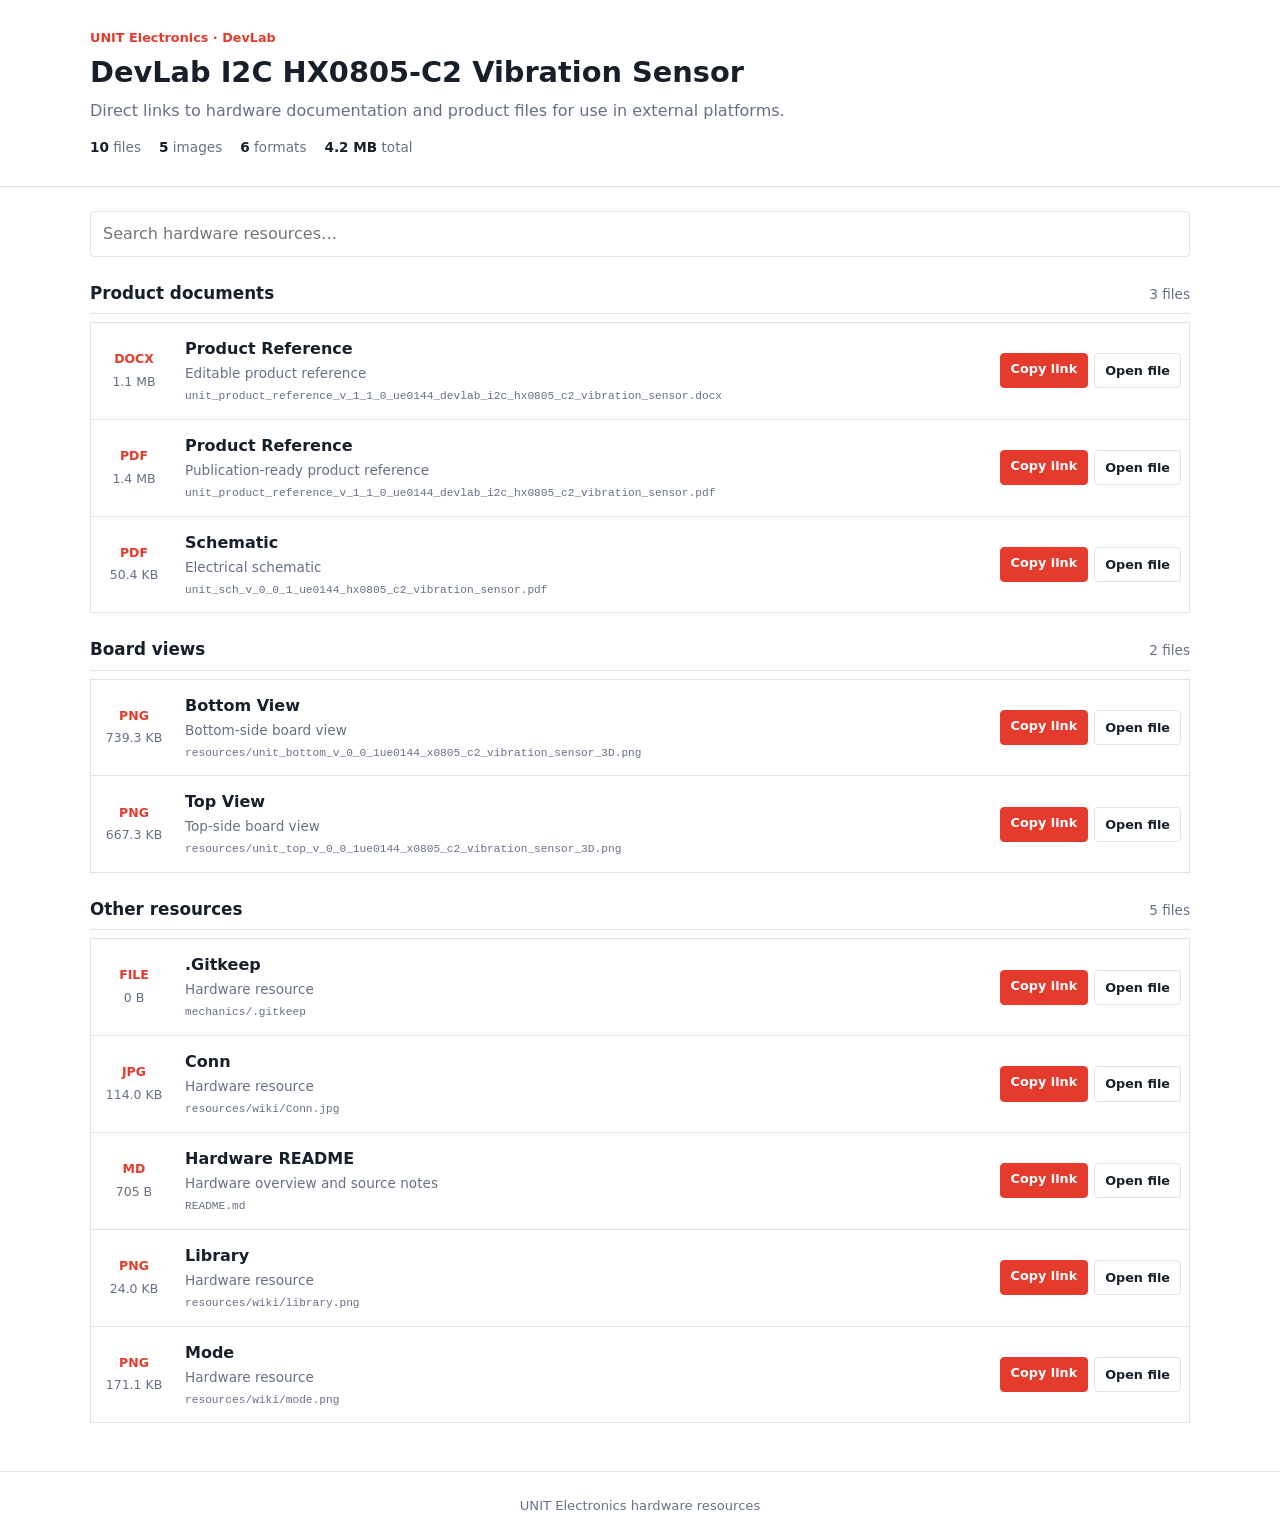
==== commit 9d5586d8: "Auto-update hardware documentation" ====
--- a/docs/index.html
+++ b/docs/index.html
@@ -140,10 +140,10 @@
       <h1>DevLab I2C HX0805-C2 Vibration Sensor</h1>
       <p class="subtitle">Direct links to hardware documentation and product files for use in external platforms.</p>
       <div class="summary" aria-label="Resource summary">
-        <span><strong>12</strong> files</span>
-        <span><strong>7</strong> images</span>
+        <span><strong>10</strong> files</span>
+        <span><strong>5</strong> images</span>
         <span><strong>6</strong> formats</span>
-        <span><strong>4.3 MB</strong> total</span>
+        <span><strong>4.2 MB</strong> total</span>
       </div>
     </div>
   </header>
@@ -211,25 +211,9 @@
       <section class="resource-section">
         <div class="section-heading">
           <h2>Board views</h2>
-          <span>4 files</span>
+          <span>2 files</span>
         </div>
         <div class="resource-list">
-        <article class="resource-item" data-search="bottom view resources/unit_bottom_v_0_0_1ue0144_x0805_c2_vibration_sensor_2d.png bottom-side board view">
-          <div class="file-meta">
-            <strong class="file-type">PNG</strong>
-            <span class="file-size">64.9 KB</span>
-          </div>
-          <div class="resource-details">
-            <h3>Bottom View</h3>
-            <p>Bottom-side board view</p>
-            <code title="resources/unit_bottom_v_0_0_1ue0144_x0805_c2_vibration_sensor_2D.png">resources/unit_bottom_v_0_0_1ue0144_x0805_c2_vibration_sensor_2D.png</code>
-          </div>
-          <div class="actions">
-            <button class="button primary copy-link" type="button" data-url="resources/unit_bottom_v_0_0_1ue0144_x0805_c2_vibration_sensor_2D.png">Copy link</button>
-            <a class="button" href="resources/unit_bottom_v_0_0_1ue0144_x0805_c2_vibration_sensor_2D.png" target="_blank" rel="noopener">Open file</a>
-          </div>
-        </article>
-
         <article class="resource-item" data-search="bottom view resources/unit_bottom_v_0_0_1ue0144_x0805_c2_vibration_sensor_3d.png bottom-side board view">
           <div class="file-meta">
             <strong class="file-type">PNG</strong>
@@ -243,22 +227,6 @@
           <div class="actions">
             <button class="button primary copy-link" type="button" data-url="resources/unit_bottom_v_0_0_1ue0144_x0805_c2_vibration_sensor_3D.png">Copy link</button>
             <a class="button" href="resources/unit_bottom_v_0_0_1ue0144_x0805_c2_vibration_sensor_3D.png" target="_blank" rel="noopener">Open file</a>
-          </div>
-        </article>
-
-        <article class="resource-item" data-search="top view resources/unit_top_v_0_0_1ue0144_x0805_c2_vibration_sensor_2d.png top-side board view">
-          <div class="file-meta">
-            <strong class="file-type">PNG</strong>
-            <span class="file-size">50.4 KB</span>
-          </div>
-          <div class="resource-details">
-            <h3>Top View</h3>
-            <p>Top-side board view</p>
-            <code title="resources/unit_top_v_0_0_1ue0144_x0805_c2_vibration_sensor_2D.png">resources/unit_top_v_0_0_1ue0144_x0805_c2_vibration_sensor_2D.png</code>
-          </div>
-          <div class="actions">
-            <button class="button primary copy-link" type="button" data-url="resources/unit_top_v_0_0_1ue0144_x0805_c2_vibration_sensor_2D.png">Copy link</button>
-            <a class="button" href="resources/unit_top_v_0_0_1ue0144_x0805_c2_vibration_sensor_2D.png" target="_blank" rel="noopener">Open file</a>
           </div>
         </article>
 
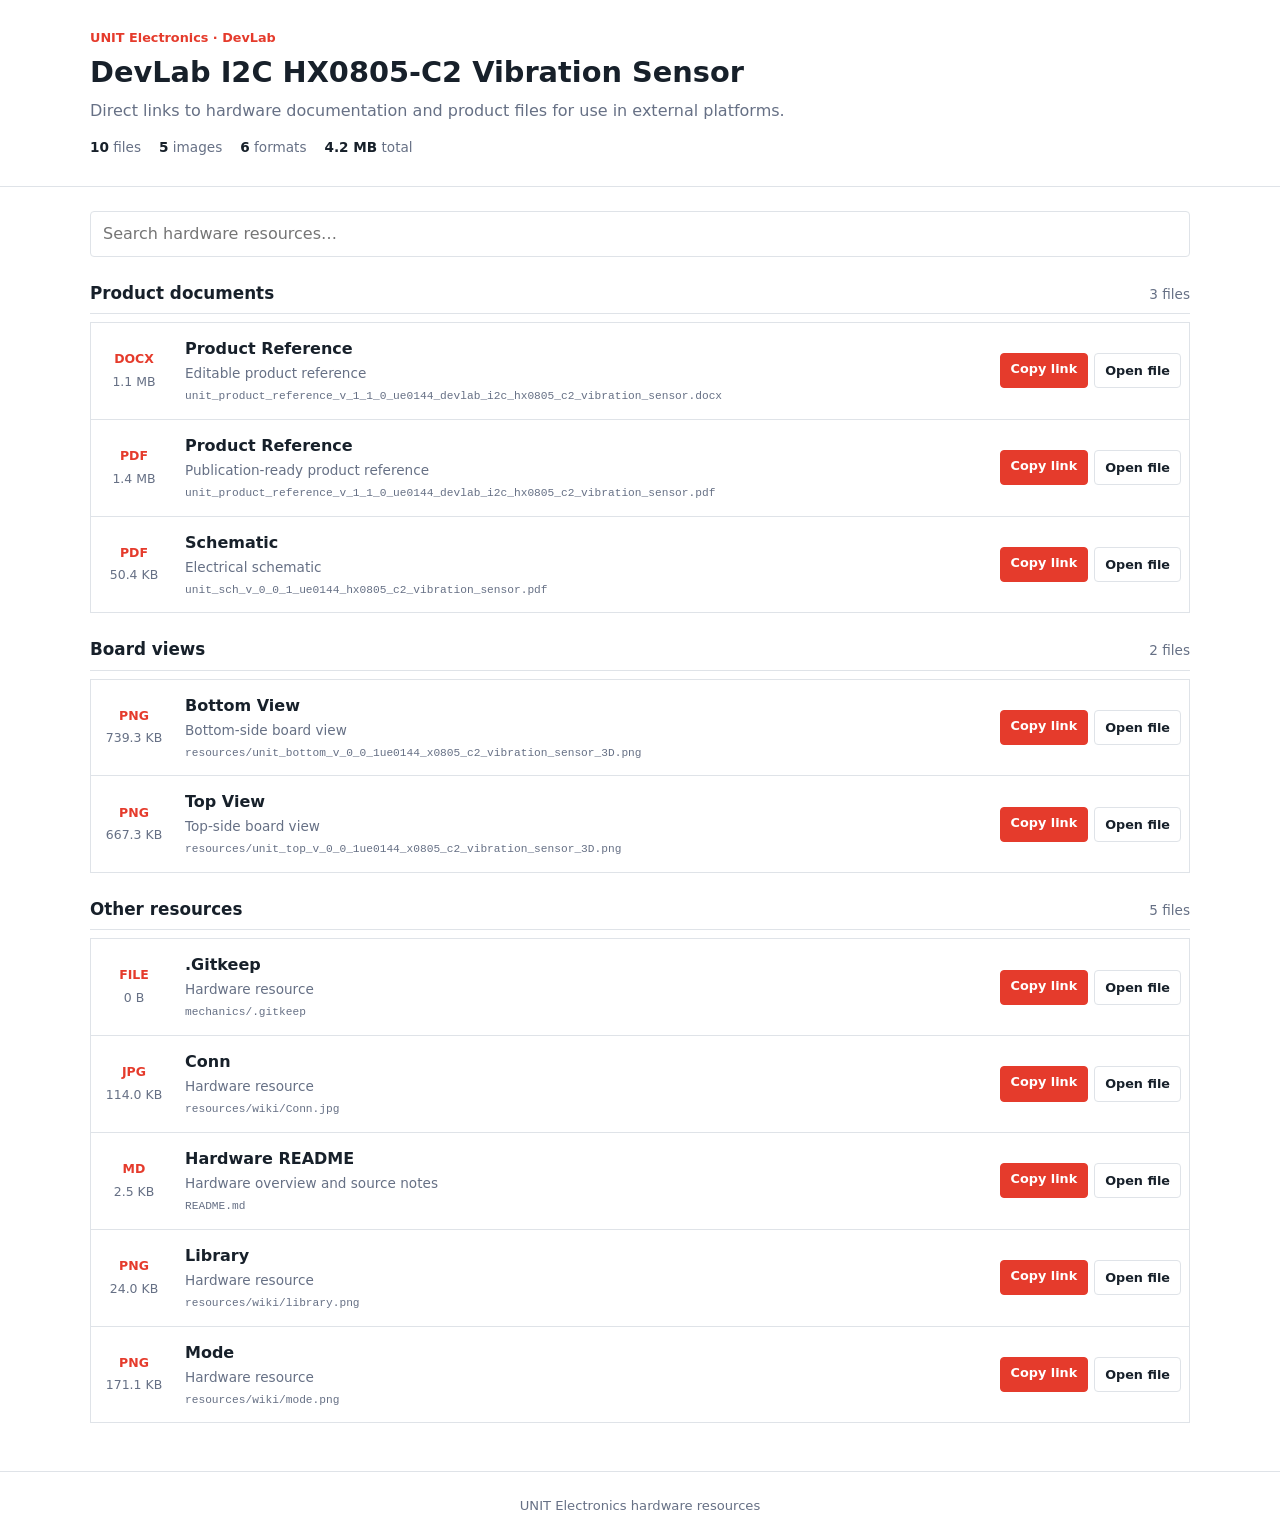
==== commit e4a336e2: "Auto-update hardware documentation" ====
--- a/docs/index.html
+++ b/docs/index.html
@@ -288,7 +288,7 @@
         <article class="resource-item" data-search="hardware readme readme.md hardware overview and source notes">
           <div class="file-meta">
             <strong class="file-type">MD</strong>
-            <span class="file-size">705 B</span>
+            <span class="file-size">2.5 KB</span>
           </div>
           <div class="resource-details">
             <h3>Hardware README</h3>
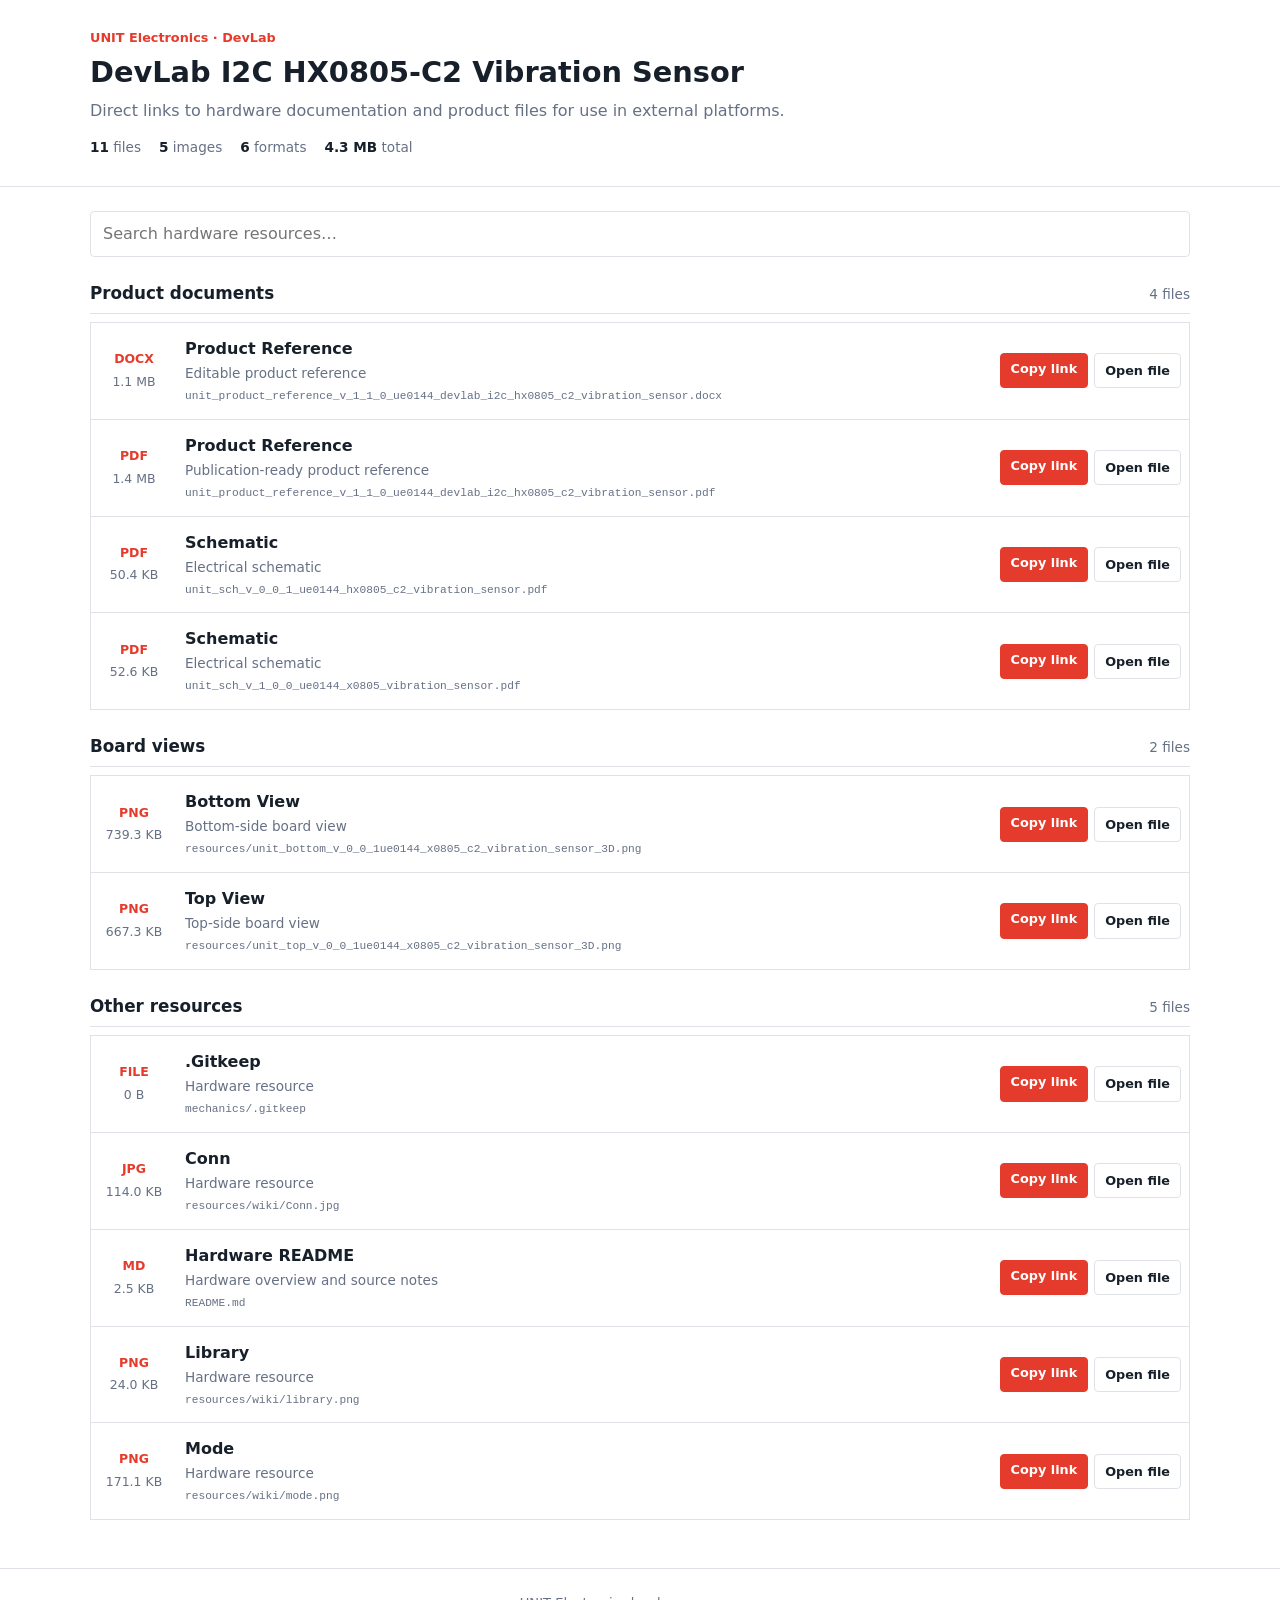
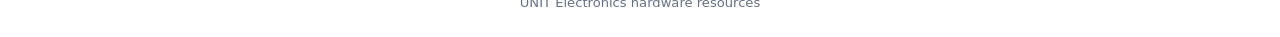
==== commit 5fb8c179: "Auto-update hardware documentation" ====
--- a/docs/index.html
+++ b/docs/index.html
@@ -140,10 +140,10 @@
       <h1>DevLab I2C HX0805-C2 Vibration Sensor</h1>
       <p class="subtitle">Direct links to hardware documentation and product files for use in external platforms.</p>
       <div class="summary" aria-label="Resource summary">
-        <span><strong>10</strong> files</span>
+        <span><strong>11</strong> files</span>
         <span><strong>5</strong> images</span>
         <span><strong>6</strong> formats</span>
-        <span><strong>4.2 MB</strong> total</span>
+        <span><strong>4.3 MB</strong> total</span>
       </div>
     </div>
   </header>
@@ -156,7 +156,7 @@
       <section class="resource-section">
         <div class="section-heading">
           <h2>Product documents</h2>
-          <span>3 files</span>
+          <span>4 files</span>
         </div>
         <div class="resource-list">
         <article class="resource-item" data-search="product reference unit_product_reference_v_1_1_0_ue0144_devlab_i2c_hx0805_c2_vibration_sensor.docx editable product reference">
@@ -204,6 +204,22 @@
           <div class="actions">
             <button class="button primary copy-link" type="button" data-url="unit_sch_v_0_0_1_ue0144_hx0805_c2_vibration_sensor.pdf">Copy link</button>
             <a class="button" href="unit_sch_v_0_0_1_ue0144_hx0805_c2_vibration_sensor.pdf" target="_blank" rel="noopener">Open file</a>
+          </div>
+        </article>
+
+        <article class="resource-item" data-search="schematic unit_sch_v_1_0_0_ue0144_x0805_vibration_sensor.pdf electrical schematic">
+          <div class="file-meta">
+            <strong class="file-type">PDF</strong>
+            <span class="file-size">52.6 KB</span>
+          </div>
+          <div class="resource-details">
+            <h3>Schematic</h3>
+            <p>Electrical schematic</p>
+            <code title="unit_sch_v_1_0_0_ue0144_x0805_vibration_sensor.pdf">unit_sch_v_1_0_0_ue0144_x0805_vibration_sensor.pdf</code>
+          </div>
+          <div class="actions">
+            <button class="button primary copy-link" type="button" data-url="unit_sch_v_1_0_0_ue0144_x0805_vibration_sensor.pdf">Copy link</button>
+            <a class="button" href="unit_sch_v_1_0_0_ue0144_x0805_vibration_sensor.pdf" target="_blank" rel="noopener">Open file</a>
           </div>
         </article>
         </div>
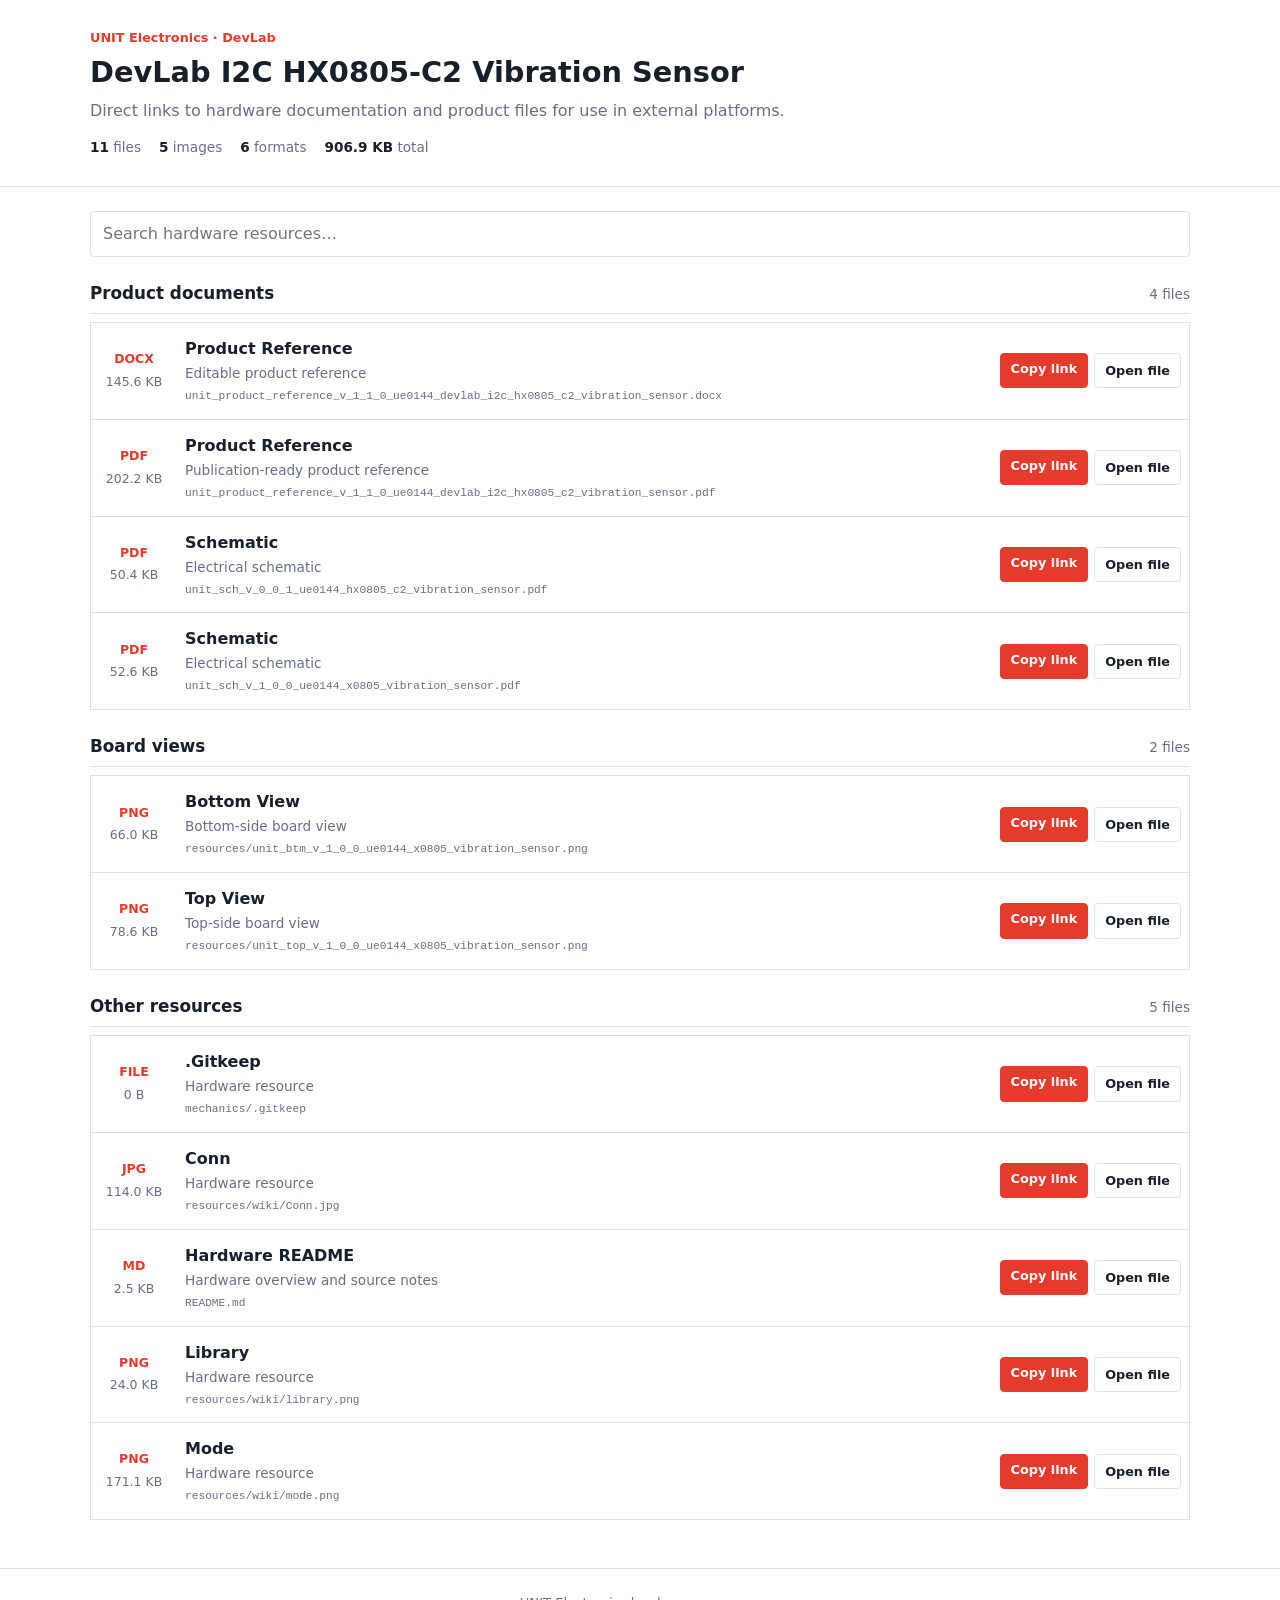
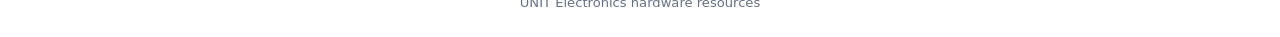
==== commit d1635a35: "Auto-update hardware documentation" ====
--- a/docs/index.html
+++ b/docs/index.html
@@ -143,7 +143,7 @@
         <span><strong>11</strong> files</span>
         <span><strong>5</strong> images</span>
         <span><strong>6</strong> formats</span>
-        <span><strong>4.3 MB</strong> total</span>
+        <span><strong>906.9 KB</strong> total</span>
       </div>
     </div>
   </header>
@@ -162,7 +162,7 @@
         <article class="resource-item" data-search="product reference unit_product_reference_v_1_1_0_ue0144_devlab_i2c_hx0805_c2_vibration_sensor.docx editable product reference">
           <div class="file-meta">
             <strong class="file-type">DOCX</strong>
-            <span class="file-size">1.1 MB</span>
+            <span class="file-size">145.6 KB</span>
           </div>
           <div class="resource-details">
             <h3>Product Reference</h3>
@@ -178,7 +178,7 @@
         <article class="resource-item" data-search="product reference unit_product_reference_v_1_1_0_ue0144_devlab_i2c_hx0805_c2_vibration_sensor.pdf publication-ready product reference">
           <div class="file-meta">
             <strong class="file-type">PDF</strong>
-            <span class="file-size">1.4 MB</span>
+            <span class="file-size">202.2 KB</span>
           </div>
           <div class="resource-details">
             <h3>Product Reference</h3>
@@ -230,35 +230,35 @@
           <span>2 files</span>
         </div>
         <div class="resource-list">
-        <article class="resource-item" data-search="bottom view resources/unit_bottom_v_0_0_1ue0144_x0805_c2_vibration_sensor_3d.png bottom-side board view">
+        <article class="resource-item" data-search="bottom view resources/unit_btm_v_1_0_0_ue0144_x0805_vibration_sensor.png bottom-side board view">
           <div class="file-meta">
             <strong class="file-type">PNG</strong>
-            <span class="file-size">739.3 KB</span>
+            <span class="file-size">66.0 KB</span>
           </div>
           <div class="resource-details">
             <h3>Bottom View</h3>
             <p>Bottom-side board view</p>
-            <code title="resources/unit_bottom_v_0_0_1ue0144_x0805_c2_vibration_sensor_3D.png">resources/unit_bottom_v_0_0_1ue0144_x0805_c2_vibration_sensor_3D.png</code>
-          </div>
-          <div class="actions">
-            <button class="button primary copy-link" type="button" data-url="resources/unit_bottom_v_0_0_1ue0144_x0805_c2_vibration_sensor_3D.png">Copy link</button>
-            <a class="button" href="resources/unit_bottom_v_0_0_1ue0144_x0805_c2_vibration_sensor_3D.png" target="_blank" rel="noopener">Open file</a>
-          </div>
-        </article>
-
-        <article class="resource-item" data-search="top view resources/unit_top_v_0_0_1ue0144_x0805_c2_vibration_sensor_3d.png top-side board view">
+            <code title="resources/unit_btm_v_1_0_0_ue0144_x0805_vibration_sensor.png">resources/unit_btm_v_1_0_0_ue0144_x0805_vibration_sensor.png</code>
+          </div>
+          <div class="actions">
+            <button class="button primary copy-link" type="button" data-url="resources/unit_btm_v_1_0_0_ue0144_x0805_vibration_sensor.png">Copy link</button>
+            <a class="button" href="resources/unit_btm_v_1_0_0_ue0144_x0805_vibration_sensor.png" target="_blank" rel="noopener">Open file</a>
+          </div>
+        </article>
+
+        <article class="resource-item" data-search="top view resources/unit_top_v_1_0_0_ue0144_x0805_vibration_sensor.png top-side board view">
           <div class="file-meta">
             <strong class="file-type">PNG</strong>
-            <span class="file-size">667.3 KB</span>
+            <span class="file-size">78.6 KB</span>
           </div>
           <div class="resource-details">
             <h3>Top View</h3>
             <p>Top-side board view</p>
-            <code title="resources/unit_top_v_0_0_1ue0144_x0805_c2_vibration_sensor_3D.png">resources/unit_top_v_0_0_1ue0144_x0805_c2_vibration_sensor_3D.png</code>
-          </div>
-          <div class="actions">
-            <button class="button primary copy-link" type="button" data-url="resources/unit_top_v_0_0_1ue0144_x0805_c2_vibration_sensor_3D.png">Copy link</button>
-            <a class="button" href="resources/unit_top_v_0_0_1ue0144_x0805_c2_vibration_sensor_3D.png" target="_blank" rel="noopener">Open file</a>
+            <code title="resources/unit_top_v_1_0_0_ue0144_x0805_vibration_sensor.png">resources/unit_top_v_1_0_0_ue0144_x0805_vibration_sensor.png</code>
+          </div>
+          <div class="actions">
+            <button class="button primary copy-link" type="button" data-url="resources/unit_top_v_1_0_0_ue0144_x0805_vibration_sensor.png">Copy link</button>
+            <a class="button" href="resources/unit_top_v_1_0_0_ue0144_x0805_vibration_sensor.png" target="_blank" rel="noopener">Open file</a>
           </div>
         </article>
         </div>
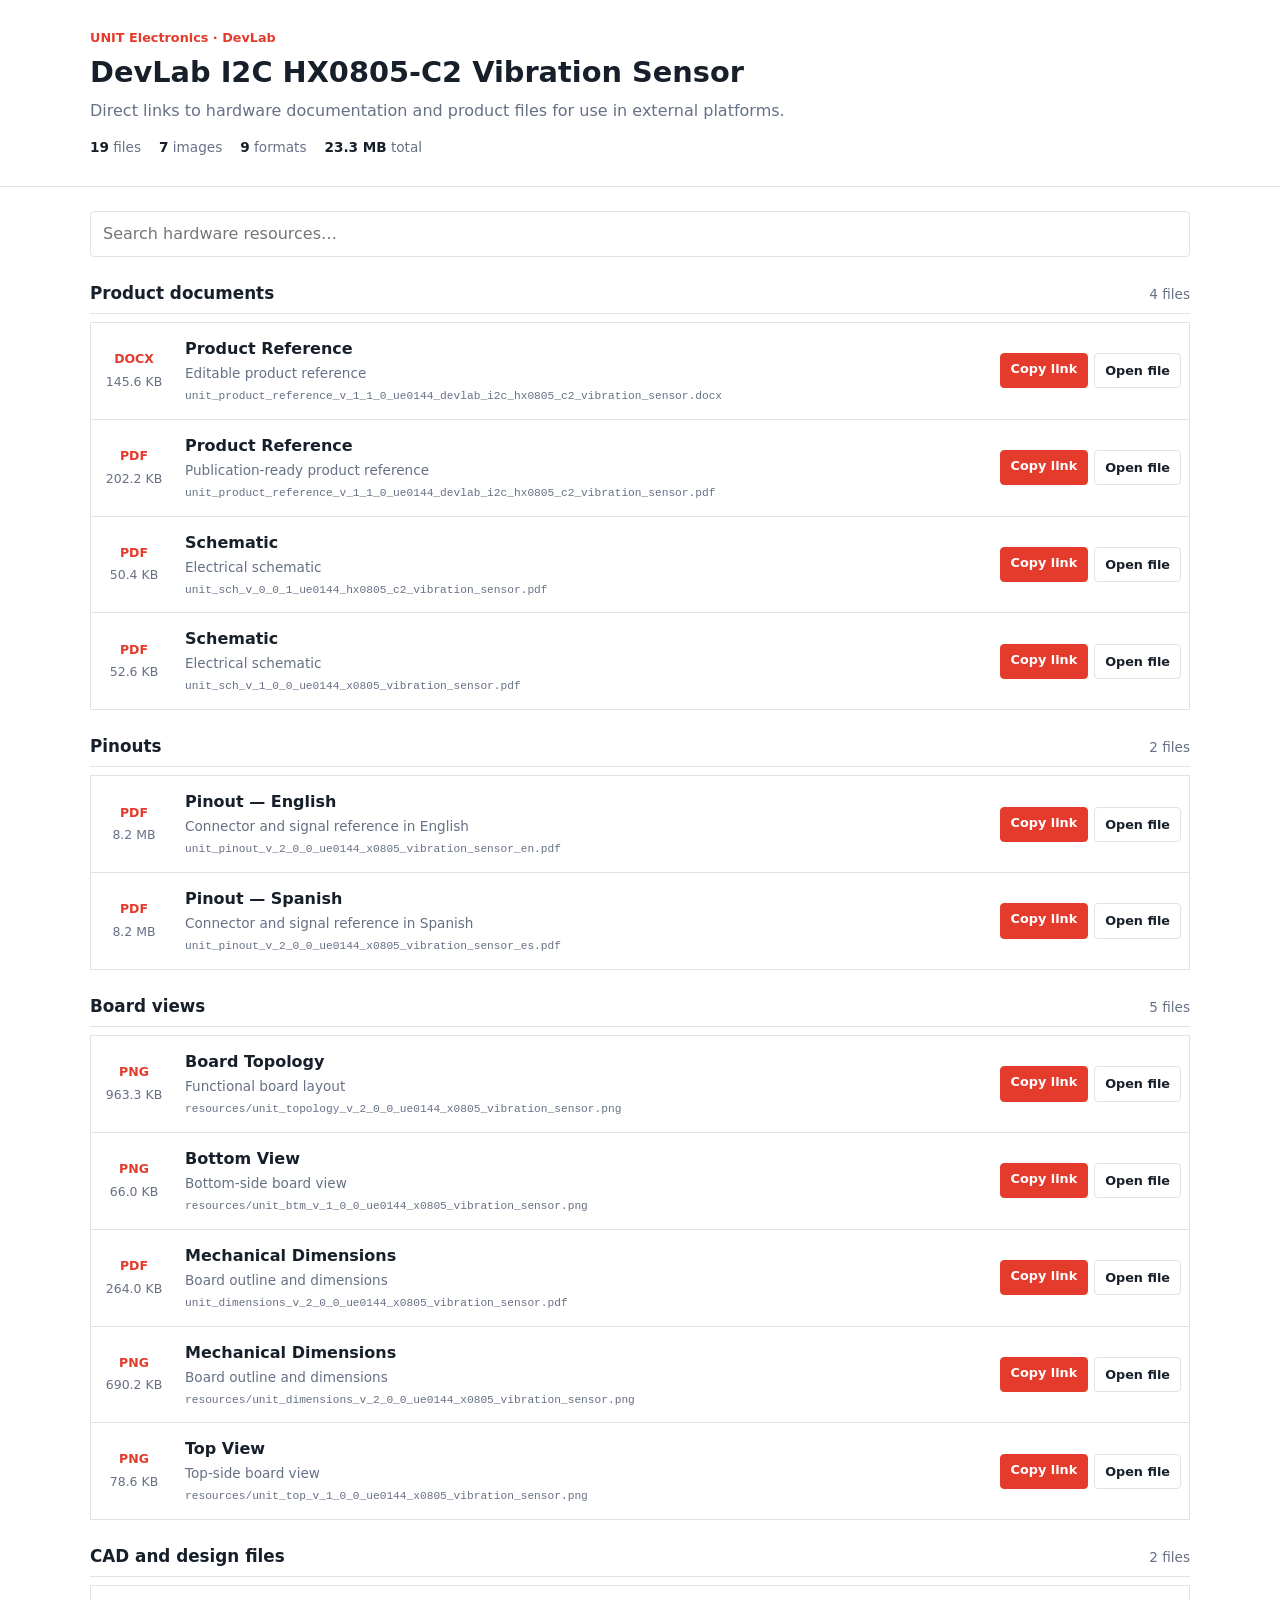
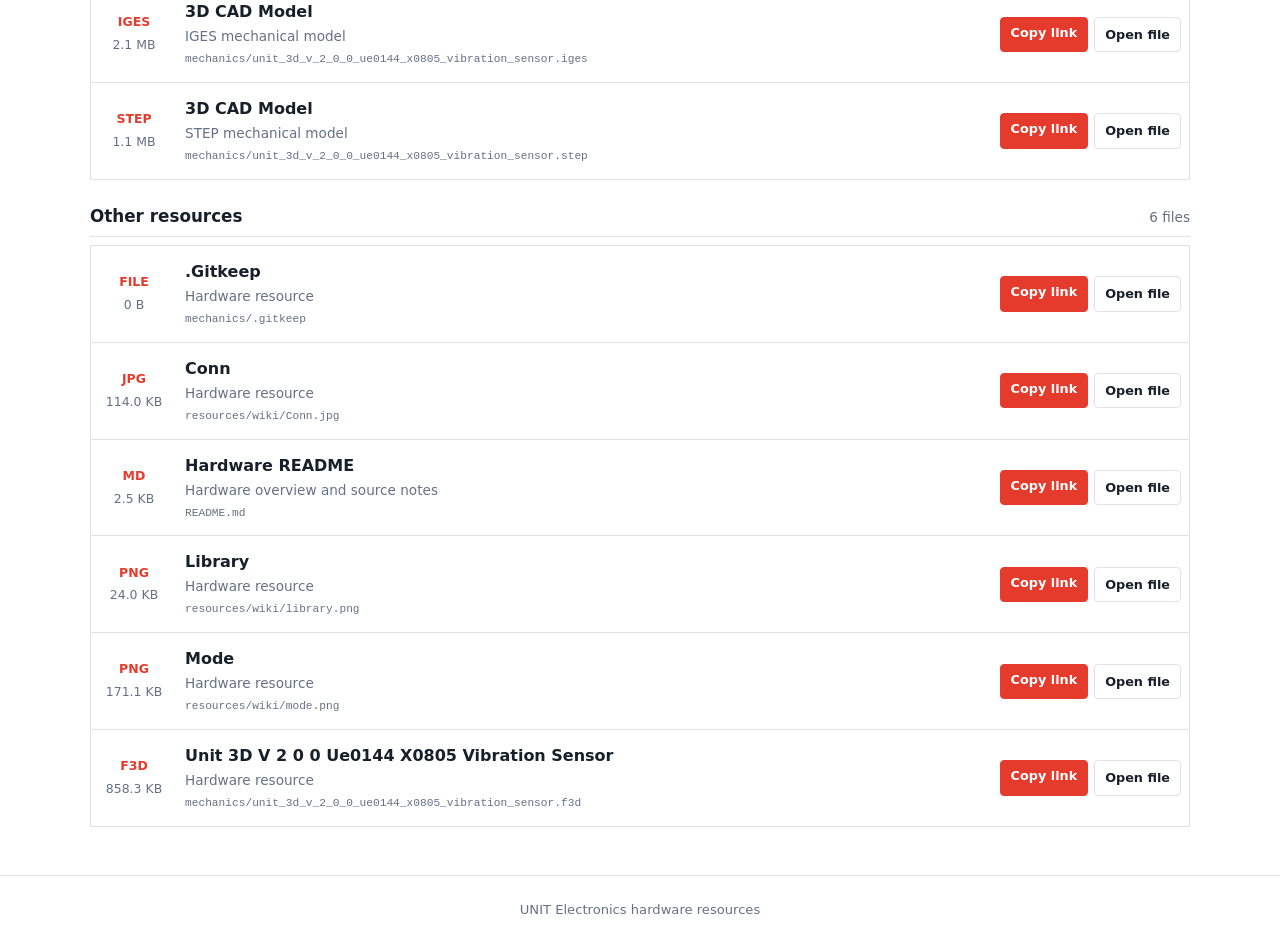
==== commit 0931992a: "Auto-update hardware documentation" ====
--- a/docs/index.html
+++ b/docs/index.html
@@ -140,10 +140,10 @@
       <h1>DevLab I2C HX0805-C2 Vibration Sensor</h1>
       <p class="subtitle">Direct links to hardware documentation and product files for use in external platforms.</p>
       <div class="summary" aria-label="Resource summary">
-        <span><strong>11</strong> files</span>
-        <span><strong>5</strong> images</span>
-        <span><strong>6</strong> formats</span>
-        <span><strong>906.9 KB</strong> total</span>
+        <span><strong>19</strong> files</span>
+        <span><strong>7</strong> images</span>
+        <span><strong>9</strong> formats</span>
+        <span><strong>23.3 MB</strong> total</span>
       </div>
     </div>
   </header>
@@ -226,10 +226,65 @@
       </section>
       <section class="resource-section">
         <div class="section-heading">
+          <h2>Pinouts</h2>
+          <span>2 files</span>
+        </div>
+        <div class="resource-list">
+        <article class="resource-item" data-search="pinout — english unit_pinout_v_2_0_0_ue0144_x0805_vibration_sensor_en.pdf connector and signal reference in english">
+          <div class="file-meta">
+            <strong class="file-type">PDF</strong>
+            <span class="file-size">8.2 MB</span>
+          </div>
+          <div class="resource-details">
+            <h3>Pinout — English</h3>
+            <p>Connector and signal reference in English</p>
+            <code title="unit_pinout_v_2_0_0_ue0144_x0805_vibration_sensor_en.pdf">unit_pinout_v_2_0_0_ue0144_x0805_vibration_sensor_en.pdf</code>
+          </div>
+          <div class="actions">
+            <button class="button primary copy-link" type="button" data-url="unit_pinout_v_2_0_0_ue0144_x0805_vibration_sensor_en.pdf">Copy link</button>
+            <a class="button" href="unit_pinout_v_2_0_0_ue0144_x0805_vibration_sensor_en.pdf" target="_blank" rel="noopener">Open file</a>
+          </div>
+        </article>
+
+        <article class="resource-item" data-search="pinout — spanish unit_pinout_v_2_0_0_ue0144_x0805_vibration_sensor_es.pdf connector and signal reference in spanish">
+          <div class="file-meta">
+            <strong class="file-type">PDF</strong>
+            <span class="file-size">8.2 MB</span>
+          </div>
+          <div class="resource-details">
+            <h3>Pinout — Spanish</h3>
+            <p>Connector and signal reference in Spanish</p>
+            <code title="unit_pinout_v_2_0_0_ue0144_x0805_vibration_sensor_es.pdf">unit_pinout_v_2_0_0_ue0144_x0805_vibration_sensor_es.pdf</code>
+          </div>
+          <div class="actions">
+            <button class="button primary copy-link" type="button" data-url="unit_pinout_v_2_0_0_ue0144_x0805_vibration_sensor_es.pdf">Copy link</button>
+            <a class="button" href="unit_pinout_v_2_0_0_ue0144_x0805_vibration_sensor_es.pdf" target="_blank" rel="noopener">Open file</a>
+          </div>
+        </article>
+        </div>
+      </section>
+      <section class="resource-section">
+        <div class="section-heading">
           <h2>Board views</h2>
-          <span>2 files</span>
+          <span>5 files</span>
         </div>
         <div class="resource-list">
+        <article class="resource-item" data-search="board topology resources/unit_topology_v_2_0_0_ue0144_x0805_vibration_sensor.png functional board layout">
+          <div class="file-meta">
+            <strong class="file-type">PNG</strong>
+            <span class="file-size">963.3 KB</span>
+          </div>
+          <div class="resource-details">
+            <h3>Board Topology</h3>
+            <p>Functional board layout</p>
+            <code title="resources/unit_topology_v_2_0_0_ue0144_x0805_vibration_sensor.png">resources/unit_topology_v_2_0_0_ue0144_x0805_vibration_sensor.png</code>
+          </div>
+          <div class="actions">
+            <button class="button primary copy-link" type="button" data-url="resources/unit_topology_v_2_0_0_ue0144_x0805_vibration_sensor.png">Copy link</button>
+            <a class="button" href="resources/unit_topology_v_2_0_0_ue0144_x0805_vibration_sensor.png" target="_blank" rel="noopener">Open file</a>
+          </div>
+        </article>
+
         <article class="resource-item" data-search="bottom view resources/unit_btm_v_1_0_0_ue0144_x0805_vibration_sensor.png bottom-side board view">
           <div class="file-meta">
             <strong class="file-type">PNG</strong>
@@ -246,6 +301,38 @@
           </div>
         </article>
 
+        <article class="resource-item" data-search="mechanical dimensions unit_dimensions_v_2_0_0_ue0144_x0805_vibration_sensor.pdf board outline and dimensions">
+          <div class="file-meta">
+            <strong class="file-type">PDF</strong>
+            <span class="file-size">264.0 KB</span>
+          </div>
+          <div class="resource-details">
+            <h3>Mechanical Dimensions</h3>
+            <p>Board outline and dimensions</p>
+            <code title="unit_dimensions_v_2_0_0_ue0144_x0805_vibration_sensor.pdf">unit_dimensions_v_2_0_0_ue0144_x0805_vibration_sensor.pdf</code>
+          </div>
+          <div class="actions">
+            <button class="button primary copy-link" type="button" data-url="unit_dimensions_v_2_0_0_ue0144_x0805_vibration_sensor.pdf">Copy link</button>
+            <a class="button" href="unit_dimensions_v_2_0_0_ue0144_x0805_vibration_sensor.pdf" target="_blank" rel="noopener">Open file</a>
+          </div>
+        </article>
+
+        <article class="resource-item" data-search="mechanical dimensions resources/unit_dimensions_v_2_0_0_ue0144_x0805_vibration_sensor.png board outline and dimensions">
+          <div class="file-meta">
+            <strong class="file-type">PNG</strong>
+            <span class="file-size">690.2 KB</span>
+          </div>
+          <div class="resource-details">
+            <h3>Mechanical Dimensions</h3>
+            <p>Board outline and dimensions</p>
+            <code title="resources/unit_dimensions_v_2_0_0_ue0144_x0805_vibration_sensor.png">resources/unit_dimensions_v_2_0_0_ue0144_x0805_vibration_sensor.png</code>
+          </div>
+          <div class="actions">
+            <button class="button primary copy-link" type="button" data-url="resources/unit_dimensions_v_2_0_0_ue0144_x0805_vibration_sensor.png">Copy link</button>
+            <a class="button" href="resources/unit_dimensions_v_2_0_0_ue0144_x0805_vibration_sensor.png" target="_blank" rel="noopener">Open file</a>
+          </div>
+        </article>
+
         <article class="resource-item" data-search="top view resources/unit_top_v_1_0_0_ue0144_x0805_vibration_sensor.png top-side board view">
           <div class="file-meta">
             <strong class="file-type">PNG</strong>
@@ -259,6 +346,45 @@
           <div class="actions">
             <button class="button primary copy-link" type="button" data-url="resources/unit_top_v_1_0_0_ue0144_x0805_vibration_sensor.png">Copy link</button>
             <a class="button" href="resources/unit_top_v_1_0_0_ue0144_x0805_vibration_sensor.png" target="_blank" rel="noopener">Open file</a>
+          </div>
+        </article>
+        </div>
+      </section>
+      <section class="resource-section">
+        <div class="section-heading">
+          <h2>CAD and design files</h2>
+          <span>2 files</span>
+        </div>
+        <div class="resource-list">
+        <article class="resource-item" data-search="3d cad model mechanics/unit_3d_v_2_0_0_ue0144_x0805_vibration_sensor.iges iges mechanical model">
+          <div class="file-meta">
+            <strong class="file-type">IGES</strong>
+            <span class="file-size">2.1 MB</span>
+          </div>
+          <div class="resource-details">
+            <h3>3D CAD Model</h3>
+            <p>IGES mechanical model</p>
+            <code title="mechanics/unit_3d_v_2_0_0_ue0144_x0805_vibration_sensor.iges">mechanics/unit_3d_v_2_0_0_ue0144_x0805_vibration_sensor.iges</code>
+          </div>
+          <div class="actions">
+            <button class="button primary copy-link" type="button" data-url="mechanics/unit_3d_v_2_0_0_ue0144_x0805_vibration_sensor.iges">Copy link</button>
+            <a class="button" href="mechanics/unit_3d_v_2_0_0_ue0144_x0805_vibration_sensor.iges" target="_blank" rel="noopener">Open file</a>
+          </div>
+        </article>
+
+        <article class="resource-item" data-search="3d cad model mechanics/unit_3d_v_2_0_0_ue0144_x0805_vibration_sensor.step step mechanical model">
+          <div class="file-meta">
+            <strong class="file-type">STEP</strong>
+            <span class="file-size">1.1 MB</span>
+          </div>
+          <div class="resource-details">
+            <h3>3D CAD Model</h3>
+            <p>STEP mechanical model</p>
+            <code title="mechanics/unit_3d_v_2_0_0_ue0144_x0805_vibration_sensor.step">mechanics/unit_3d_v_2_0_0_ue0144_x0805_vibration_sensor.step</code>
+          </div>
+          <div class="actions">
+            <button class="button primary copy-link" type="button" data-url="mechanics/unit_3d_v_2_0_0_ue0144_x0805_vibration_sensor.step">Copy link</button>
+            <a class="button" href="mechanics/unit_3d_v_2_0_0_ue0144_x0805_vibration_sensor.step" target="_blank" rel="noopener">Open file</a>
           </div>
         </article>
         </div>
@@ -266,7 +392,7 @@
       <section class="resource-section">
         <div class="section-heading">
           <h2>Other resources</h2>
-          <span>5 files</span>
+          <span>6 files</span>
         </div>
         <div class="resource-list">
         <article class="resource-item" data-search=".gitkeep mechanics/.gitkeep hardware resource">
@@ -346,6 +472,22 @@
           <div class="actions">
             <button class="button primary copy-link" type="button" data-url="resources/wiki/mode.png">Copy link</button>
             <a class="button" href="resources/wiki/mode.png" target="_blank" rel="noopener">Open file</a>
+          </div>
+        </article>
+
+        <article class="resource-item" data-search="unit 3d v 2 0 0 ue0144 x0805 vibration sensor mechanics/unit_3d_v_2_0_0_ue0144_x0805_vibration_sensor.f3d hardware resource">
+          <div class="file-meta">
+            <strong class="file-type">F3D</strong>
+            <span class="file-size">858.3 KB</span>
+          </div>
+          <div class="resource-details">
+            <h3>Unit 3D V 2 0 0 Ue0144 X0805 Vibration Sensor</h3>
+            <p>Hardware resource</p>
+            <code title="mechanics/unit_3d_v_2_0_0_ue0144_x0805_vibration_sensor.f3d">mechanics/unit_3d_v_2_0_0_ue0144_x0805_vibration_sensor.f3d</code>
+          </div>
+          <div class="actions">
+            <button class="button primary copy-link" type="button" data-url="mechanics/unit_3d_v_2_0_0_ue0144_x0805_vibration_sensor.f3d">Copy link</button>
+            <a class="button" href="mechanics/unit_3d_v_2_0_0_ue0144_x0805_vibration_sensor.f3d" target="_blank" rel="noopener">Open file</a>
           </div>
         </article>
         </div>
